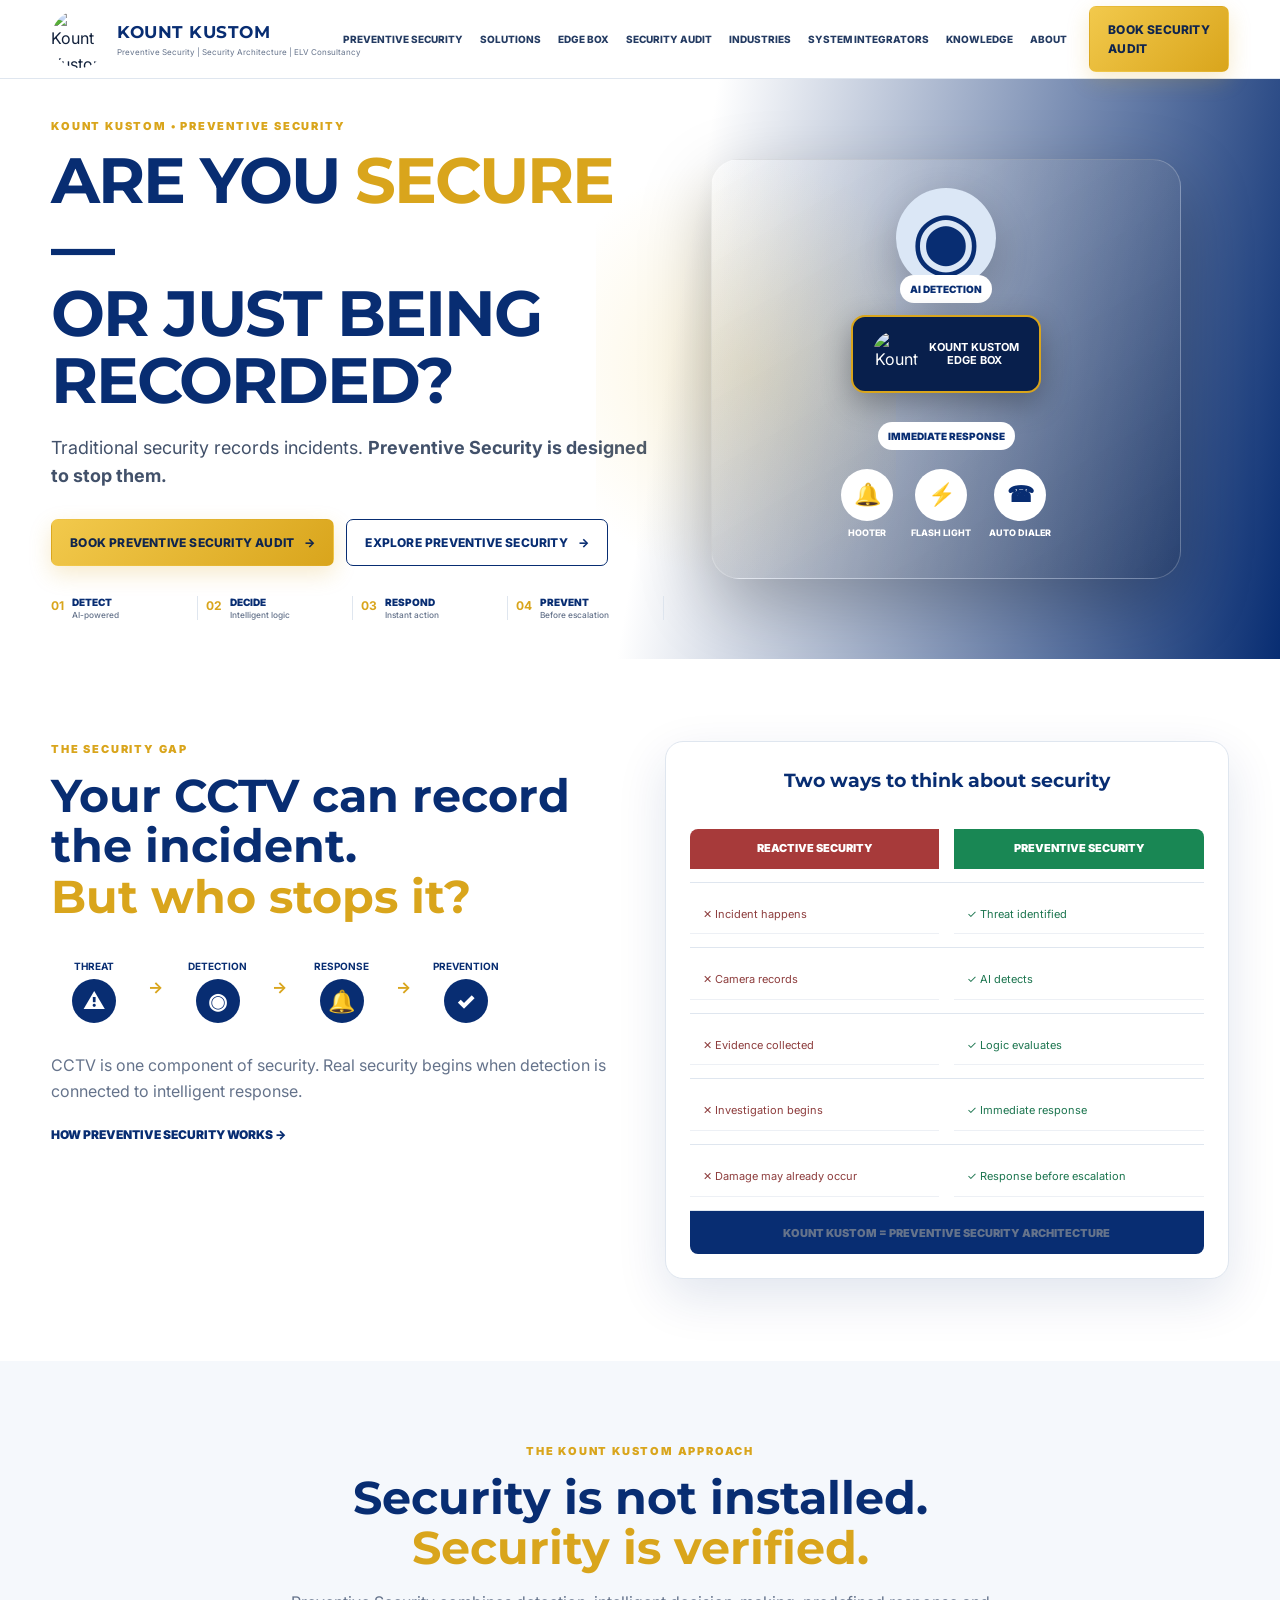
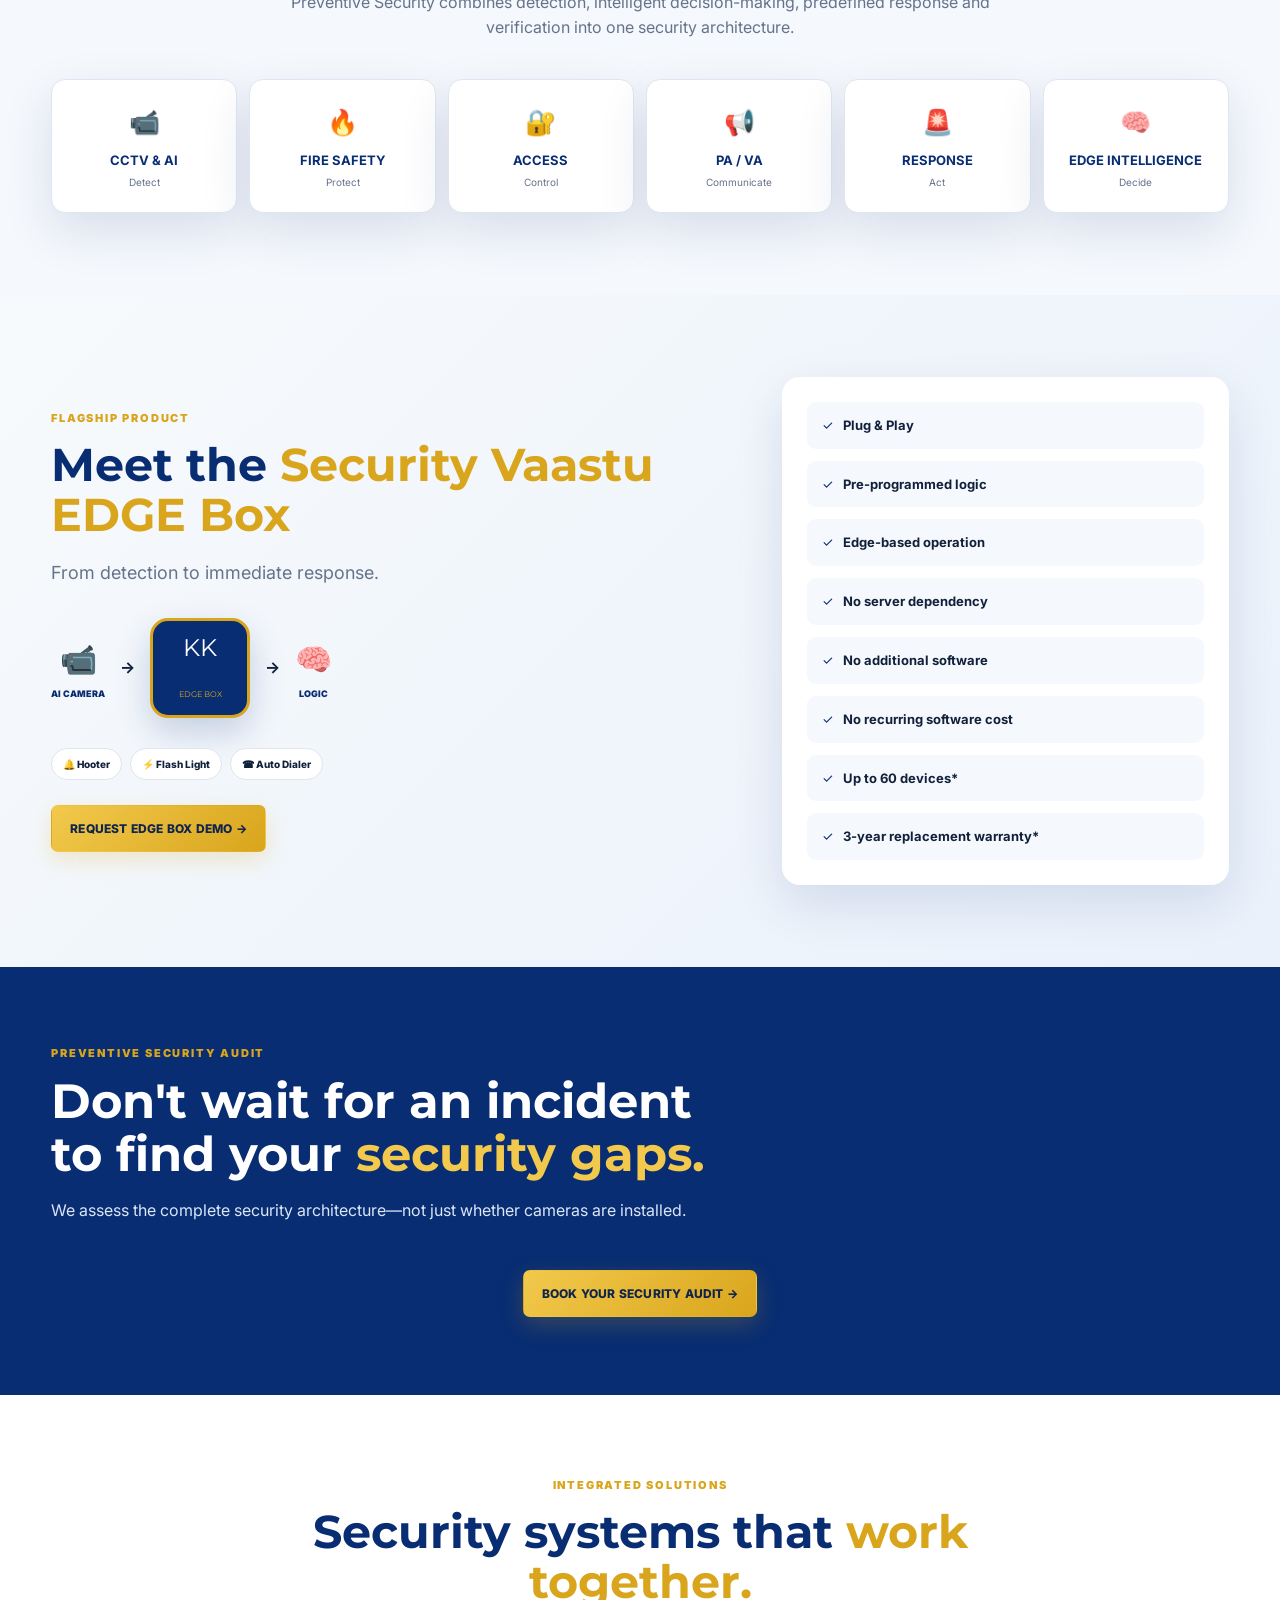
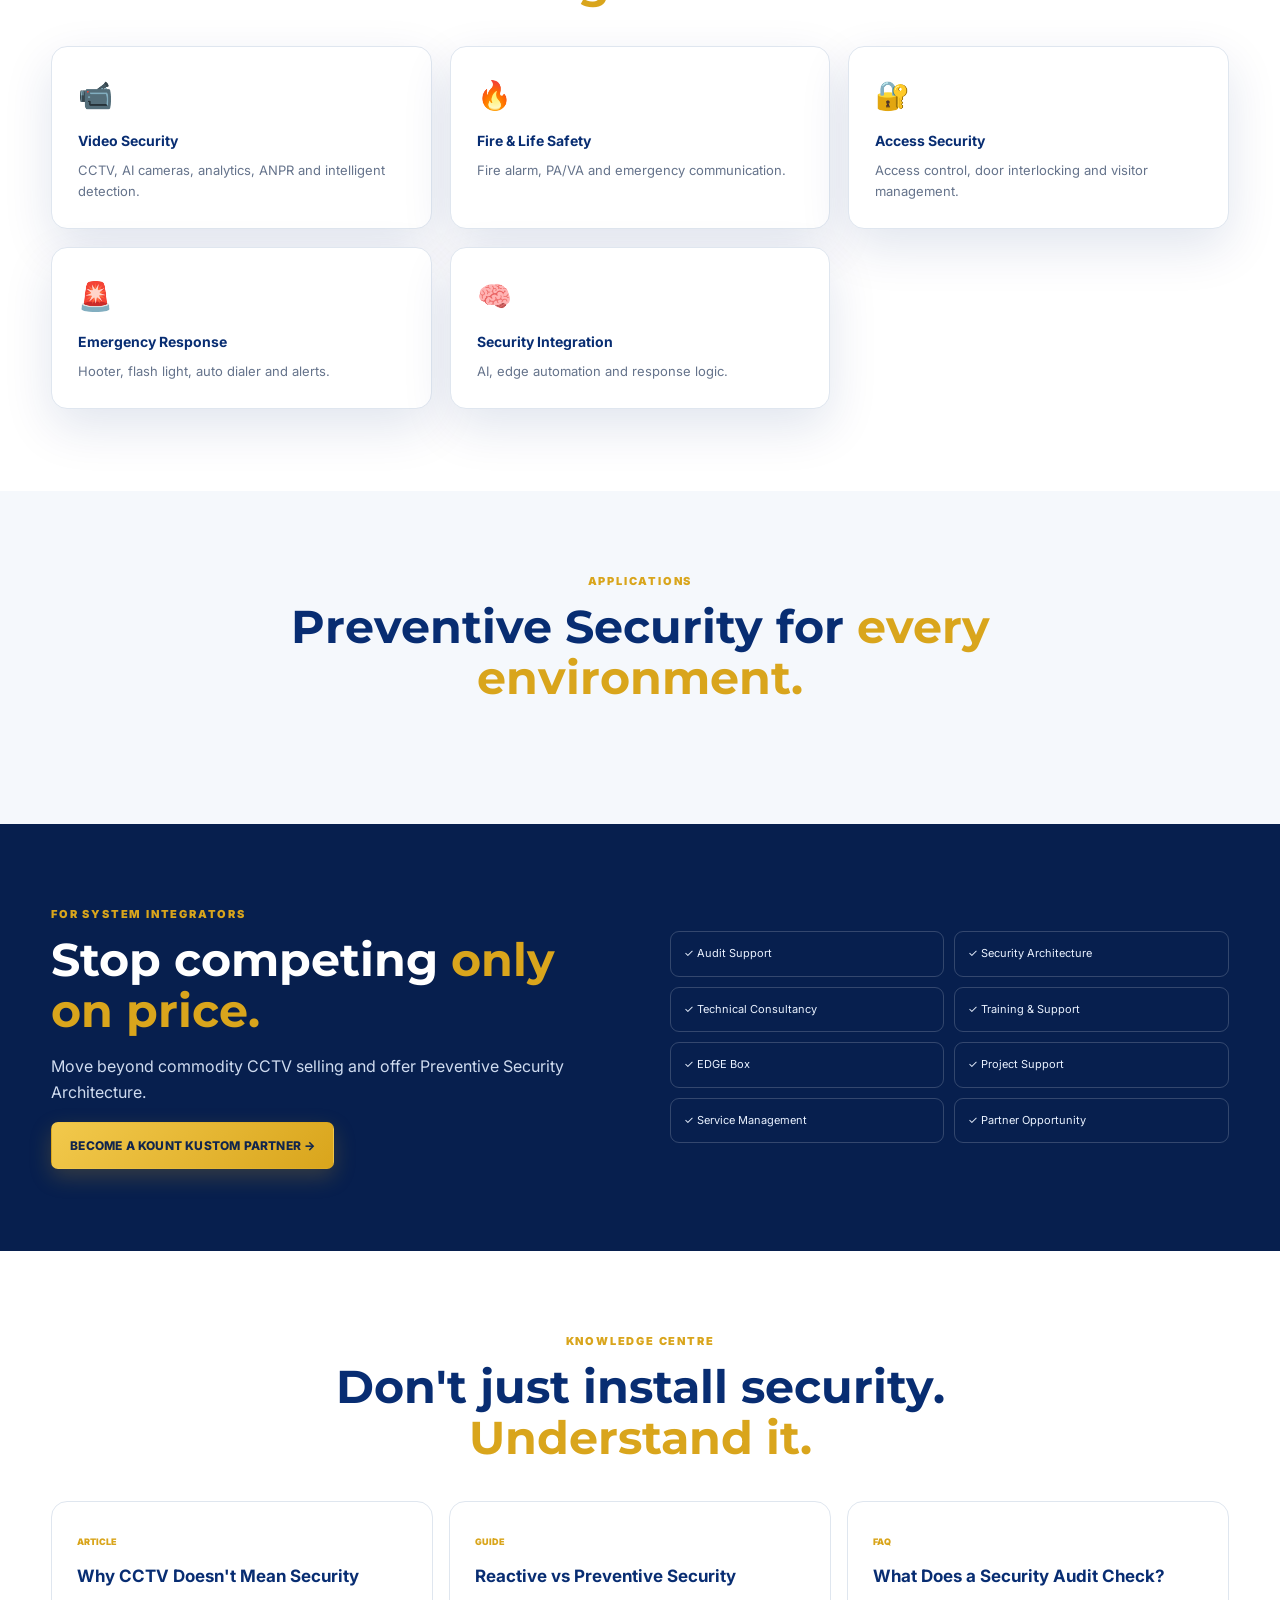
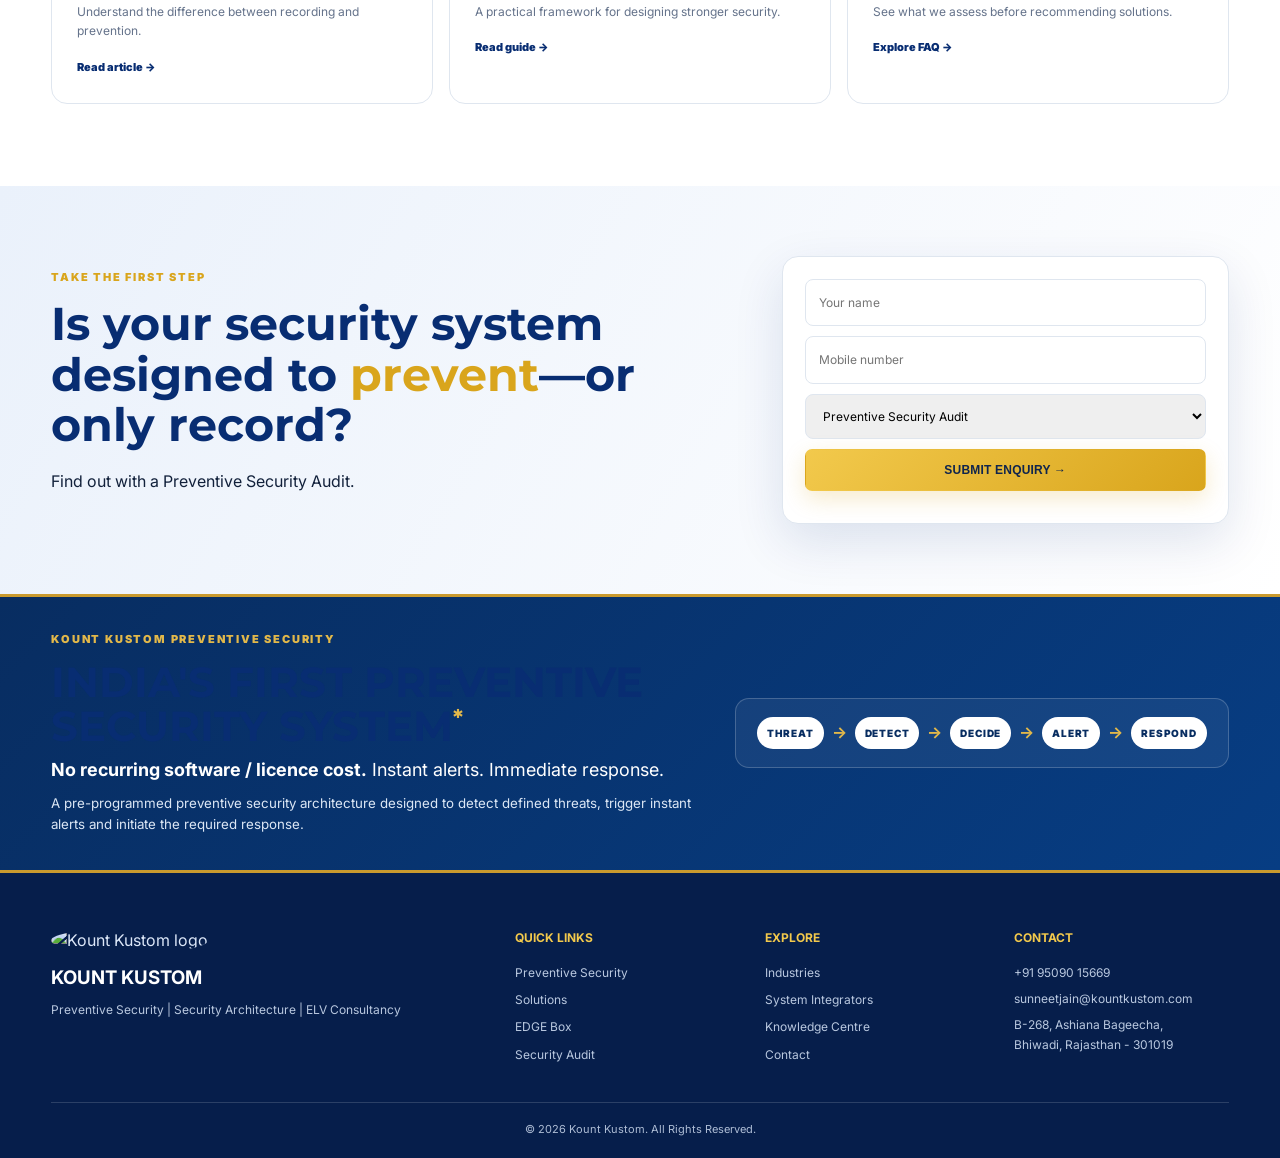
==== index.html @ d25f08b0 "Add files via upload" ====
<!DOCTYPE html>
<html lang="en">
<head>
  <meta charset="UTF-8" />
  <meta name="viewport" content="width=device-width, initial-scale=1.0" />
  <meta name="description" content="Kount Kustom — Preventive Security, Security Architecture and ELV Consultancy. Recording is not Security. Prevention is Security." />
  <meta name="theme-color" content="#082d72" />
  <title>Kount Kustom | Preventive Security</title>
  <link rel="preconnect" href="https://fonts.googleapis.com">
  <link rel="preconnect" href="https://fonts.gstatic.com" crossorigin>
  <link href="https://fonts.googleapis.com/css2?family=Inter:wght@400;500;600;700;800&family=Montserrat:wght@600;700;800&display=swap" rel="stylesheet">
  <link rel="stylesheet" href="styles.css" />
<link rel="icon" type="image/jpeg" href="assets/favicon.jpg">
</head>
<body>
  <header class="site-header" id="top">
    <div class="container nav-wrap">
      <a class="brand" href="#top" aria-label="Kount Kustom home">
        <img src="assets/kount-kustom-logo.jpg" alt="Kount Kustom logo" />
        <span>
          <strong>KOUNT KUSTOM</strong>
          <small>Preventive Security | Security Architecture | ELV Consultancy</small>
        </span>
      </a>
      <button class="menu-toggle" aria-label="Open menu" aria-expanded="false">☰</button>
      <nav class="main-nav">
        <a href="preventive-security.html">Preventive Security</a>
        <a href="solutions.html">Solutions</a>
        <a href="#edge-box">EDGE Box</a>
        <a href="#audit">Security Audit</a>
        <a href="#industries">Industries</a>
        <a href="#integrators">System Integrators</a>
        <a href="#knowledge">Knowledge</a>
        <a href="#about">About</a>
      </nav>
      <a class="btn btn-gold nav-cta" href="#audit">Book Security Audit</a>
    </div>
  </header>

  <main>
    <section class="hero">
      <div class="hero-glow"></div>
      <div class="container hero-grid">
        <div class="hero-copy">
          <div class="eyebrow">KOUNT KUSTOM • PREVENTIVE SECURITY</div>
          <h1>ARE YOU <span>SECURE</span> —<br>OR JUST BEING RECORDED?</h1>
          <p class="hero-lead">Traditional security records incidents. <strong>Preventive Security is designed to stop them.</strong></p>
          <div class="hero-actions">
            <a class="btn btn-gold" href="#audit">Book Preventive Security Audit <span>→</span></a>
            <a class="btn btn-outline" href="preventive-security.html">Explore Preventive Security <span>→</span></a>
          </div>
          <div class="hero-points" aria-label="Preventive security stages">
            <div><b>01</b><span>DETECT<br><small>AI-powered</small></span></div>
            <div><b>02</b><span>DECIDE<br><small>Intelligent logic</small></span></div>
            <div><b>03</b><span>RESPOND<br><small>Instant action</small></span></div>
            <div><b>04</b><span>PREVENT<br><small>Before escalation</small></span></div>
          </div>
        </div>
        <div class="hero-visual">
          <div class="visual-card">
            <div class="camera-orb">◉</div>
            <span class="tag tag-top">AI DETECTION</span>
            <div class="edge-mini">
              <img src="assets/kount-kustom-logo.jpg" alt="Kount Kustom" />
              <strong>KOUNT KUSTOM<br>EDGE BOX</strong>
            </div>
            <span class="tag tag-mid">IMMEDIATE RESPONSE</span>
            <div class="response-row">
              <div><i>🔔</i><span>HOOTER</span></div>
              <div><i>⚡</i><span>FLASH LIGHT</span></div>
              <div><i>☎</i><span>AUTO DIALER</span></div>
            </div>
          </div>
        </div>
      </div>
    </section>

    <section class="problem section">
      <div class="container two-col">
        <div>
          <div class="eyebrow">THE SECURITY GAP</div>
          <h2>Your CCTV can record the incident.<br><span>But who stops it?</span></h2>
          <div class="flow">
            <div><strong>THREAT</strong><span>⚠</span></div><b>→</b><div><strong>DETECTION</strong><span>◉</span></div><b>→</b><div><strong>RESPONSE</strong><span>🔔</span></div><b>→</b><div><strong>PREVENTION</strong><span>✓</span></div>
          </div>
          <p>CCTV is one component of security. Real security begins when detection is connected to intelligent response.</p>
          <a class="text-link" href="preventive-security.html">How Preventive Security Works →</a>
        </div>
        <div class="compare-card">
          <h3>Two ways to think about security</h3>
          <div class="compare-head"><span>REACTIVE SECURITY</span><span>PREVENTIVE SECURITY</span></div>
          <div class="compare-row"><span>✕ Incident happens</span><span>✓ Threat identified</span></div>
          <div class="compare-row"><span>✕ Camera records</span><span>✓ AI detects</span></div>
          <div class="compare-row"><span>✕ Evidence collected</span><span>✓ Logic evaluates</span></div>
          <div class="compare-row"><span>✕ Investigation begins</span><span>✓ Immediate response</span></div>
          <div class="compare-row"><span>✕ Damage may already occur</span><span>✓ Response before escalation</span></div>
          <div class="compare-foot">KOUNT KUSTOM = PREVENTIVE SECURITY ARCHITECTURE</div>
        </div>
      </div>
    </section>

    <section class="section section-soft" id="preventive">
      <div class="container">
        <div class="section-heading centered">
          <div class="eyebrow">THE KOUNT KUSTOM APPROACH</div>
          <h2>Security is not installed.<br><span>Security is verified.</span></h2>
          <p>Preventive Security combines detection, intelligent decision-making, predefined response and verification into one security architecture.</p>
        </div>
        <div class="architecture">
          <div class="arch-item">📹<strong>CCTV & AI</strong><small>Detect</small></div>
          <div class="arch-item">🔥<strong>FIRE SAFETY</strong><small>Protect</small></div>
          <div class="arch-item">🔐<strong>ACCESS</strong><small>Control</small></div>
          <div class="arch-item">📢<strong>PA / VA</strong><small>Communicate</small></div>
          <div class="arch-item">🚨<strong>RESPONSE</strong><small>Act</small></div>
          <div class="arch-item">🧠<strong>EDGE INTELLIGENCE</strong><small>Decide</small></div>
        </div>
      </div>
    </section>

    <section class="section edge-section" id="edge-box">
      <div class="container edge-grid">
        <div>
          <div class="eyebrow">FLAGSHIP PRODUCT</div>
          <h2>Meet the <span>Security Vaastu EDGE Box</span></h2>
          <p class="lead">From detection to immediate response.</p>
          <div class="edge-flow">
            <div>📹<span>AI CAMERA</span></div><b>→</b><div class="edge-core">KK<br><small>EDGE BOX</small></div><b>→</b><div>🧠<span>LOGIC</span></div>
          </div>
          <div class="response-chips"><span>🔔 Hooter</span><span>⚡ Flash Light</span><span>☎ Auto Dialer</span></div>
          <a class="btn btn-gold" href="#contact">Request EDGE Box Demo →</a>
        </div>
        <div class="feature-list">
          <div>✓ <strong>Plug & Play</strong></div>
          <div>✓ <strong>Pre-programmed logic</strong></div>
          <div>✓ <strong>Edge-based operation</strong></div>
          <div>✓ <strong>No server dependency</strong></div>
          <div>✓ <strong>No additional software</strong></div>
          <div>✓ <strong>No recurring software cost</strong></div>
          <div>✓ <strong>Up to 60 devices*</strong></div>
          <div>✓ <strong>3-year replacement warranty*</strong></div>
        </div>
      </div>
    </section>

    <section class="audit" id="audit">
      <div class="container audit-grid">
        <div>
          <div class="eyebrow">PREVENTIVE SECURITY AUDIT</div>
          <h2>Don't wait for an incident to find your <span>security gaps.</span></h2>
          <p>We assess the complete security architecture—not just whether cameras are installed.</p>
        </div>
        <div class="audit-points" id="auditPoints"></div>
      </div>
      <div class="container audit-cta"><a class="btn btn-gold" href="#contact">Book Your Security Audit →</a></div>
    </section>

    <section class="section" id="solutions">
      <div class="container">
        <div class="section-heading centered"><div class="eyebrow">INTEGRATED SOLUTIONS</div><h2>Security systems that <span>work together.</span></h2></div>
        <div class="cards" id="solutionCards"></div>
      </div>
    </section>

    <section class="section section-soft" id="industries">
      <div class="container">
        <div class="section-heading centered"><div class="eyebrow">APPLICATIONS</div><h2>Preventive Security for <span>every environment.</span></h2></div>
        <div class="industry-grid" id="industryCards"></div>
      </div>
    </section>

    <section class="integrator section" id="integrators">
      <div class="container integrator-grid">
        <div>
          <div class="eyebrow">FOR SYSTEM INTEGRATORS</div>
          <h2>Stop competing <span>only on price.</span></h2>
          <p>Move beyond commodity CCTV selling and offer Preventive Security Architecture.</p>
          <a class="btn btn-gold" href="#contact">Become a Kount Kustom Partner →</a>
        </div>
        <div class="integrator-list"><span>✓ Audit Support</span><span>✓ Security Architecture</span><span>✓ Technical Consultancy</span><span>✓ Training & Support</span><span>✓ EDGE Box</span><span>✓ Project Support</span><span>✓ Service Management</span><span>✓ Partner Opportunity</span></div>
      </div>
    </section>

    <section class="section" id="knowledge">
      <div class="container">
        <div class="section-heading centered"><div class="eyebrow">KNOWLEDGE CENTRE</div><h2>Don't just install security.<br><span>Understand it.</span></h2></div>
        <div class="knowledge-grid">
          <article><span>ARTICLE</span><h3>Why CCTV Doesn't Mean Security</h3><p>Understand the difference between recording and prevention.</p><a href="#">Read article →</a></article>
          <article><span>GUIDE</span><h3>Reactive vs Preventive Security</h3><p>A practical framework for designing stronger security.</p><a href="#">Read guide →</a></article>
          <article><span>FAQ</span><h3>What Does a Security Audit Check?</h3><p>See what we assess before recommending solutions.</p><a href="#">Explore FAQ →</a></article>
        </div>
      </div>
    </section>

    <section class="final-cta" id="contact">
      <div class="container final-inner">
        <div><div class="eyebrow">TAKE THE FIRST STEP</div><h2>Is your security system designed to <span>prevent</span>—or only record?</h2><p>Find out with a Preventive Security Audit.</p></div>
        <form class="lead-form" id="leadForm">
          <input required name="name" placeholder="Your name" />
          <input required name="mobile" placeholder="Mobile number" inputmode="tel" />
          <select name="interest"><option>Preventive Security Audit</option><option>EDGE Box Demo</option><option>SI Partnership</option><option>Security Consultation</option></select>
          <button class="btn btn-gold" type="submit">Submit Enquiry →</button>
          <small id="formMessage" aria-live="polite"></small>
        </form>
      </div>
    </section>
  </main>

  <section class="india-first-banner"><div class="container india-first-inner"><div><div class="eyebrow">KOUNT KUSTOM PREVENTIVE SECURITY</div><h2>INDIA'S FIRST PREVENTIVE SECURITY SYSTEM<span class="claim-star">*</span></h2><p><strong>No recurring software / licence cost.</strong> Instant alerts. Immediate response.</p><small>A pre-programmed preventive security architecture designed to detect defined threats, trigger instant alerts and initiate the required response.</small></div><div class="india-first-flow"><span>THREAT</span><b>→</b><span>DETECT</span><b>→</b><span>DECIDE</span><b>→</b><span>ALERT</span><b>→</b><span>RESPOND</span></div></div></section>
<footer class="footer" id="about">
    <div class="container footer-grid">
      <div class="footer-brand"><img src="assets/kount-kustom-logo.jpg" alt="Kount Kustom logo"><h3>KOUNT KUSTOM</h3><p>Preventive Security | Security Architecture | ELV Consultancy</p></div>
      <div><h4>Quick Links</h4><a href="preventive-security.html">Preventive Security</a><a href="solutions.html">Solutions</a><a href="#edge-box">EDGE Box</a><a href="#audit">Security Audit</a></div>
      <div><h4>Explore</h4><a href="#industries">Industries</a><a href="#integrators">System Integrators</a><a href="#knowledge">Knowledge Centre</a><a href="#contact">Contact</a></div>
      <div><h4>Contact</h4><p>+91 95090 15669</p><p>sunneetjain@kountkustom.com</p><p>B-268, Ashiana Bageecha,<br>Bhiwadi, Rajasthan - 301019</p></div>
    </div>
    <div class="container copyright">© 2026 Kount Kustom. All Rights Reserved.</div>
  </footer>

  <script src="script.js"></script>
</body>
</html>
---- styles.css ----
:root{--blue:#082d72;--blue2:#0d4aa0;--gold:#d9a51c;--gold2:#f2c94c;--ink:#12213b;--muted:#65738b;--soft:#f5f8fc;--line:#dfe6ef;--white:#fff;--shadow:0 18px 50px rgba(8,45,114,.12)}
*{box-sizing:border-box}html{scroll-behavior:smooth}body{margin:0;font-family:Inter,Arial,sans-serif;color:var(--ink);background:#fff;line-height:1.6}a{text-decoration:none;color:inherit}.container{width:min(1180px,92%);margin:auto}.site-header{position:sticky;top:0;z-index:20;background:rgba(255,255,255,.96);backdrop-filter:blur(12px);border-bottom:1px solid var(--line)}.nav-wrap{min-height:78px;display:flex;align-items:center;gap:22px}.brand{display:flex;align-items:center;gap:10px;min-width:270px}.brand img{width:58px;height:58px;object-fit:cover;border-radius:50%}.brand strong{display:block;font-family:Montserrat,sans-serif;color:var(--blue);font-size:17px;letter-spacing:.5px}.brand small{display:block;font-size:8px;color:var(--muted);white-space:nowrap}.main-nav{display:flex;align-items:center;justify-content:center;gap:17px;flex:1}.main-nav a{font-size:10px;font-weight:800;color:#243b62;text-transform:uppercase;white-space:nowrap}.main-nav a:hover{color:var(--gold)}.menu-toggle{display:none;background:none;border:0;font-size:28px;color:var(--blue)}.btn{display:inline-flex;align-items:center;justify-content:center;gap:10px;border-radius:7px;padding:13px 18px;font-weight:800;font-size:12px;text-transform:uppercase;letter-spacing:.2px;transition:.2s;cursor:pointer;border:1px solid transparent}.btn-gold{background:linear-gradient(135deg,var(--gold2),var(--gold));color:#10254d;box-shadow:0 8px 22px rgba(217,165,28,.22)}.btn-gold:hover{transform:translateY(-2px)}.btn-outline{border-color:var(--blue);color:var(--blue);background:#fff}.btn-outline:hover{background:var(--blue);color:#fff}.hero{position:relative;overflow:hidden;background:linear-gradient(100deg,#fff 0%,#fff 52%,#082d72 100%);min-height:580px}.hero-glow{position:absolute;right:30%;top:0;width:300px;height:100%;background:radial-gradient(circle,rgba(242,201,76,.2),transparent 65%)}.hero-grid{display:grid;grid-template-columns:1.04fr .96fr;min-height:580px;align-items:center}.eyebrow{font-size:11px;font-weight:900;letter-spacing:1.8px;color:var(--gold);margin-bottom:12px;text-transform:uppercase}.hero h1{font-family:Montserrat,sans-serif;color:var(--blue);font-size:clamp(38px,5vw,66px);line-height:1.04;margin:0 0 20px;letter-spacing:-2px}.hero h1 span,h2 span{color:var(--gold)}.hero-lead{font-size:18px;max-width:600px;color:#42516a}.hero-actions{display:flex;gap:12px;flex-wrap:wrap;margin:28px 0}.hero-points{display:grid;grid-template-columns:repeat(4,1fr);gap:8px;max-width:640px;margin-top:30px}.hero-points div{border-right:1px solid var(--line);display:flex;gap:8px;align-items:flex-start}.hero-points b{color:var(--gold);font-size:12px}.hero-points span{font-size:10px;font-weight:900;color:var(--blue);line-height:1.2}.hero-points small{font-weight:500;color:var(--muted)}.hero-visual{min-height:500px;display:flex;align-items:center;justify-content:center}.visual-card{width:min(470px,95%);height:420px;border-radius:28px;background:linear-gradient(150deg,rgba(255,255,255,.14),rgba(0,0,0,.18));border:1px solid rgba(255,255,255,.22);position:relative;box-shadow:0 25px 70px rgba(0,0,0,.25);display:flex;align-items:center;flex-direction:column;padding-top:28px}.camera-orb{width:100px;height:100px;border-radius:50%;background:#dbe7f6;color:var(--blue);font-size:80px;display:flex;align-items:center;justify-content:center;box-shadow:0 15px 40px rgba(0,0,0,.2)}.tag{position:absolute;background:#fff;color:var(--blue);font-size:10px;font-weight:900;padding:6px 10px;border-radius:20px}.tag-top{top:115px}.tag-mid{top:262px}.edge-mini{position:absolute;top:155px;background:#081f4c;color:#fff;border:2px solid var(--gold);border-radius:14px;padding:14px 20px;text-align:center;display:flex;align-items:center;gap:10px;box-shadow:0 10px 30px rgba(0,0,0,.3)}.edge-mini img{width:46px;height:46px;border-radius:50%;object-fit:cover}.edge-mini strong{font-size:11px;line-height:1.2}.response-row{position:absolute;bottom:38px;display:flex;gap:18px}.response-row div{display:flex;flex-direction:column;align-items:center;color:#fff;font-size:9px;font-weight:800}.response-row i{font-style:normal;width:52px;height:52px;border-radius:50%;display:grid;place-items:center;background:#fff;color:var(--blue);font-size:22px;margin-bottom:5px}.section{padding:90px 0}.section-soft{background:var(--soft)}.two-col{display:grid;grid-template-columns:1fr 1fr;gap:60px;align-items:center}.section h2,h2{font-family:Montserrat,sans-serif;font-size:clamp(30px,4vw,46px);line-height:1.1;margin:0 0 18px;color:var(--blue)}.problem h2 span{color:var(--gold)}.problem p{color:var(--muted);max-width:650px}.flow{display:flex;align-items:center;gap:8px;margin:30px 0;flex-wrap:wrap}.flow div{display:flex;flex-direction:column;align-items:center;gap:5px}.flow span{width:48px;height:48px;border-radius:50%;display:grid;place-items:center;background:#edf3fb;color:var(--blue);font-size:22px}.flow strong{font-size:8px;color:var(--blue)}.flow>b{color:var(--gold)}.text-link{color:var(--blue);font-size:12px;font-weight:900;text-transform:uppercase}.compare-card{background:#fff;border:1px solid var(--line);border-radius:18px;padding:24px;box-shadow:var(--shadow)}.compare-card h3{text-align:center;margin:0 0 20px;color:var(--blue);font-family:Montserrat}.compare-head,.compare-row{display:grid;grid-template-columns:1fr 1fr}.compare-head span{padding:11px;color:#fff;text-align:center;font-size:11px;font-weight:900}.compare-head span:first-child{background:#a73a3a;border-radius:8px 0 0 0}.compare-head span:last-child{background:#198754;border-radius:0 8px 0 0}.compare-row span{padding:10px 13px;border-bottom:1px solid #edf0f5;font-size:11px}.compare-row span:first-child{color:#8d3d3d}.compare-row span:last-child{color:#1c754f}.compare-foot{background:var(--blue);color:#fff;text-align:center;padding:12px;border-radius:0 0 8px 8px;font-size:10px;font-weight:900}.section-heading{max-width:750px;margin-bottom:42px}.section-heading.centered{text-align:center;margin-left:auto;margin-right:auto}.section-heading p{color:var(--muted)}.architecture{display:grid;grid-template-columns:repeat(6,1fr);gap:14px}.arch-item{background:#fff;border:1px solid var(--line);border-radius:14px;padding:22px 12px;text-align:center;box-shadow:0 8px 24px rgba(8,45,114,.06);font-size:28px;color:var(--blue)}.arch-item strong,.arch-item small{display:block}.arch-item strong{font-size:10px;margin-top:8px}.arch-item small{font-size:9px;color:var(--muted);margin-top:3px}.edge-section{background:linear-gradient(135deg,#f7fafc,#eaf1fb)}.edge-grid{display:grid;grid-template-columns:1.2fr .8fr;gap:60px;align-items:center}.lead{font-size:18px;color:var(--muted)}.edge-flow{display:flex;align-items:center;gap:15px;margin:30px 0}.edge-flow div{display:flex;flex-direction:column;align-items:center;font-size:30px}.edge-flow span{font-size:9px;font-weight:900;color:var(--blue);margin-top:4px}.edge-flow .edge-core{width:100px;height:100px;border-radius:18px;background:var(--blue);border:3px solid var(--gold);color:#fff;display:grid;place-items:center;font-family:Montserrat;font-size:24px;line-height:.9;box-shadow:0 14px 35px rgba(8,45,114,.2)}.edge-flow .edge-core small{color:var(--gold);font-size:8px}.response-chips{display:flex;gap:8px;flex-wrap:wrap;margin-bottom:25px}.response-chips span{background:#fff;border:1px solid var(--line);border-radius:99px;padding:7px 11px;font-size:10px;font-weight:800}.feature-list{background:#fff;border-radius:18px;padding:25px;box-shadow:var(--shadow);display:grid;gap:14px}.feature-list div{font-size:13px;color:#1d7a55}.feature-list strong{color:var(--ink);margin-left:5px}.audit{background:linear-gradient(120deg,#061f50,#0a438f);color:#fff;padding:70px 0}.audit-grid{display:grid;grid-template-columns:1fr 1fr;gap:50px;align-items:center}.audit h2{color:#fff}.audit h2 span{color:var(--gold2)}.audit p{color:#d5e0f3}.audit-points{display:grid;grid-template-columns:repeat(2,1fr);gap:10px}.audit-point{border:1px solid rgba(255,255,255,.2);background:rgba(255,255,255,.06);border-radius:10px;padding:13px;color:#fff;font-size:11px}.audit-cta{margin-top:30px;text-align:center}.cards{display:grid;grid-template-columns:repeat(5,1fr);gap:14px}.solution-card{padding:22px;border:1px solid var(--line);border-radius:15px;background:#fff;box-shadow:0 8px 24px rgba(8,45,114,.05)}.solution-card .icon{font-size:28px}.solution-card h3{font-size:14px;color:var(--blue);margin:10px 0 5px}.solution-card p{font-size:10px;color:var(--muted);margin:0}.industry-grid{display:grid;grid-template-columns:repeat(5,1fr);gap:12px}.industry-card{min-height:120px;border-radius:14px;overflow:hidden;position:relative;background:linear-gradient(135deg,#173f7c,#0b2450);display:flex;align-items:flex-end;padding:14px;color:#fff}.industry-card:before{content:"";position:absolute;inset:0;background:radial-gradient(circle at 70% 20%,rgba(242,201,76,.3),transparent 45%)}.industry-card strong{position:relative;font-size:12px;z-index:1}.integrator{background:#071f4e;color:#fff}.integrator-grid{display:grid;grid-template-columns:1fr 1fr;gap:60px;align-items:center}.integrator h2{color:#fff}.integrator p{color:#cfdbef}.integrator-list{display:grid;grid-template-columns:1fr 1fr;gap:10px}.integrator-list span{border:1px solid rgba(255,255,255,.18);padding:13px;border-radius:9px;font-size:11px;color:#eaf2ff}.knowledge-grid{display:grid;grid-template-columns:repeat(3,1fr);gap:16px}.knowledge-grid article{border:1px solid var(--line);border-radius:16px;padding:25px;background:#fff}.knowledge-grid article span{font-size:9px;font-weight:900;color:var(--gold)}.knowledge-grid h3{color:var(--blue);font-size:17px;margin:10px 0}.knowledge-grid p{font-size:12px;color:var(--muted)}.knowledge-grid a{font-size:11px;font-weight:900;color:var(--blue)}.final-cta{background:linear-gradient(120deg,#eaf1fb,#fff);padding:70px 0}.final-inner{display:grid;grid-template-columns:1.2fr .8fr;gap:60px;align-items:center}.lead-form{background:#fff;border:1px solid var(--line);padding:22px;border-radius:16px;box-shadow:var(--shadow);display:grid;gap:10px}.lead-form input,.lead-form select{width:100%;padding:13px;border:1px solid var(--line);border-radius:8px;font:inherit;font-size:12px}.lead-form small{color:#198754;font-weight:700}.footer{background:#061b42;color:#dbe7f6;padding:55px 0 20px}.footer-grid{display:grid;grid-template-columns:1.5fr 1fr 1fr 1.2fr;gap:35px}.footer-brand img{width:72px;height:72px;object-fit:cover;border-radius:50%}.footer h3{color:#fff;margin:10px 0 3px}.footer h4{color:var(--gold2);font-size:12px;text-transform:uppercase}.footer p,.footer a{font-size:11px;color:#b9c8df;display:block;margin:7px 0}.footer a:hover{color:#fff}.copyright{border-top:1px solid rgba(255,255,255,.12);margin-top:35px;padding-top:18px;text-align:center;font-size:10px;color:#8fa4c4}
@media(max-width:1050px){.main-nav{display:none}.nav-cta{margin-left:auto}.menu-toggle{display:block;order:2}.main-nav.open{display:flex;position:absolute;top:78px;left:0;right:0;background:#fff;padding:20px;flex-direction:column;align-items:flex-start;border-bottom:1px solid var(--line);box-shadow:0 20px 30px rgba(0,0,0,.1)}.hero-grid,.two-col,.edge-grid,.audit-grid,.integrator-grid,.final-inner{grid-template-columns:1fr}.hero{background:linear-gradient(160deg,#fff 0%,#fff 60%,#0b397c 100%)}.hero-visual{min-height:420px}.architecture{grid-template-columns:repeat(3,1fr)}.cards{grid-template-columns:repeat(2,1fr)}.industry-grid{grid-template-columns:repeat(3,1fr)}.footer-grid{grid-template-columns:1fr 1fr}}
@media(max-width:620px){.nav-wrap{min-height:68px}.brand{min-width:0}.brand img{width:46px;height:46px}.brand strong{font-size:13px}.brand small{display:none}.nav-cta{display:none}.hero{min-height:auto}.hero-grid{min-height:auto}.hero-copy{padding:65px 0 25px}.hero h1{font-size:39px;letter-spacing:-1.4px}.hero-lead{font-size:15px}.hero-actions .btn{width:100%}.hero-points{grid-template-columns:repeat(2,1fr);gap:12px}.hero-points div{border-right:0}.hero-visual{min-height:380px}.visual-card{height:350px}.response-row{gap:8px}.section{padding:65px 0}.two-col{gap:35px}.flow{gap:5px;justify-content:center}.flow>b{font-size:12px}.compare-card{padding:15px}.compare-row span{font-size:9px;padding:8px}.architecture,.industry-grid,.cards,.knowledge-grid{grid-template-columns:1fr 1fr}.architecture{gap:8px}.arch-item{padding:15px 7px;font-size:22px}.edge-flow{gap:6px}.edge-flow .edge-core{width:80px;height:80px}.audit-points{grid-template-columns:1fr}.integrator-list{grid-template-columns:1fr}.footer-grid{grid-template-columns:1fr}.final-inner{gap:30px}}

/* V2 inner pages */
.page-hero{position:relative;overflow:hidden;background:linear-gradient(115deg,#fff 0%,#fff 50%,#092f75 100%);padding:80px 0 75px}.page-hero-grid{display:grid;grid-template-columns:1fr 1fr;gap:55px;align-items:center;min-height:490px}.page-hero h1{font-family:Montserrat,sans-serif;color:var(--blue);font-size:clamp(40px,5vw,62px);line-height:1.05;letter-spacing:-2px;margin:0 0 20px}.page-hero h1 span{color:var(--gold)}.page-hero-visual{min-height:430px;display:grid;place-items:center}.security-stack{width:min(390px,90%);padding:18px;background:rgba(255,255,255,.08);border:1px solid rgba(255,255,255,.25);border-radius:24px;box-shadow:0 25px 70px rgba(0,0,0,.22)}.stack-step{background:#fff;border-radius:14px;padding:17px;display:grid;grid-template-columns:45px 1fr;column-gap:10px;align-items:center;box-shadow:0 8px 25px rgba(0,0,0,.12)}.stack-step b{grid-row:span 2;color:var(--gold);font-size:20px}.stack-step strong{font-family:Montserrat;color:var(--blue);font-size:14px}.stack-step small{color:var(--muted);font-size:10px}.stack-step.active{border:2px solid var(--gold)}.stack-step.gold{background:var(--blue);color:#fff}.stack-step.gold strong,.stack-step.gold small{color:#fff}.stack-line{text-align:center;color:var(--gold2);font-size:22px;line-height:1.2}.architecture-large .arch-item{min-height:145px;display:flex;flex-direction:column;justify-content:center}.preventive-layers{display:grid;grid-template-columns:repeat(5,1fr);gap:14px}.preventive-layers article{background:#fff;border:1px solid var(--line);border-radius:16px;padding:22px;box-shadow:0 8px 24px rgba(8,45,114,.05)}.preventive-layers article>span{display:grid;place-items:center;width:40px;height:40px;border-radius:50%;background:var(--blue);color:var(--gold2);font-weight:900;font-size:11px}.preventive-layers h3{font-size:13px;color:var(--blue);margin:15px 0 8px}.preventive-layers p{font-size:10px;color:var(--muted);margin:0}.solution-map{width:min(470px,95%);height:430px;position:relative;border-radius:30px;background:radial-gradient(circle,rgba(242,201,76,.16),transparent 34%),linear-gradient(145deg,#0a3a84,#061c40);border:1px solid rgba(255,255,255,.2);box-shadow:0 25px 70px rgba(0,0,0,.25)}.map-center{position:absolute;left:50%;top:50%;transform:translate(-50%,-50%);width:150px;height:150px;border-radius:50%;display:grid;place-items:center;text-align:center;background:#fff;border:5px solid var(--gold);box-shadow:0 0 0 12px rgba(242,201,76,.1),0 15px 40px rgba(0,0,0,.25)}.map-center strong{font-family:Montserrat;color:var(--blue);font-size:15px;line-height:1.05}.map-center small{font-size:7px;color:var(--gold);font-weight:900}.map-node{position:absolute;width:100px;height:75px;border-radius:14px;background:rgba(255,255,255,.96);color:var(--blue);display:grid;place-items:center;text-align:center;font-size:12px;font-weight:900;box-shadow:0 10px 25px rgba(0,0,0,.2);border:1px solid rgba(255,255,255,.6)}.map-node small{font-size:7px;color:var(--muted)}.map-node:after{content:"";position:absolute;width:90px;height:1px;background:rgba(242,201,76,.7);z-index:-1}.n1{left:22px;top:55px}.n1:after{transform:rotate(28deg);right:-78px;top:60px}.n2{right:22px;top:55px}.n2:after{transform:rotate(-28deg);left:-78px;top:60px}.n3{left:22px;bottom:55px}.n3:after{transform:rotate(-28deg);right:-78px;top:15px}.n4{right:22px;bottom:55px}.n4:after{transform:rotate(28deg);left:-78px;top:15px}.n5{left:50%;top:20px;transform:translateX(-50%)}.n5:after{transform:rotate(90deg);left:5px;top:75px}.solution-grid-large{display:grid;grid-template-columns:repeat(2,1fr);gap:18px}.solution-feature{display:grid;grid-template-columns:65px 1fr;gap:18px;padding:28px;border:1px solid var(--line);border-radius:18px;background:#fff;box-shadow:0 10px 28px rgba(8,45,114,.06)}.solution-icon{width:58px;height:58px;border-radius:15px;background:#edf3fb;color:var(--blue);display:grid;place-items:center;font-size:27px;font-weight:900}.solution-feature h3{font-family:Montserrat;color:var(--blue);font-size:22px;margin:3px 0 8px}.solution-feature p{font-size:12px;color:var(--muted);margin:0 0 15px}.solution-feature ul{margin:0 0 18px;padding:0;list-style:none;display:grid;grid-template-columns:1fr 1fr;gap:7px}.solution-feature li{font-size:10px;color:#314562}.solution-feature li:before{content:"✓";color:var(--gold);font-weight:900;margin-right:6px}.solution-feature a{font-size:10px;text-transform:uppercase;font-weight:900;color:var(--blue)}.design-process{display:grid;grid-template-columns:1fr auto 1fr auto 1fr auto 1fr auto 1fr;gap:10px;align-items:center}.design-process>div{background:#fff;border:1px solid var(--line);border-radius:14px;padding:18px 12px;text-align:center}.design-process b{display:grid;place-items:center;width:34px;height:34px;border-radius:50%;background:var(--blue);color:var(--gold2);font-size:10px;margin:0 auto 8px}.design-process strong{display:block;color:var(--blue);font-size:10px}.design-process small{display:block;color:var(--muted);font-size:8px;margin-top:4px}.design-process>span{color:var(--gold);font-weight:900}
@media(max-width:1050px){.page-hero-grid{grid-template-columns:1fr}.page-hero{background:linear-gradient(160deg,#fff 0%,#fff 56%,#0b397c 100%)}.preventive-layers{grid-template-columns:repeat(3,1fr)}.solution-grid-large{grid-template-columns:1fr}.design-process{grid-template-columns:1fr;gap:8px}.design-process>span{transform:rotate(90deg);justify-self:center}.solution-map{height:380px}}
@media(max-width:620px){.page-hero{padding:55px 0}.page-hero-grid{min-height:auto}.page-hero h1{font-size:40px}.page-hero-visual{min-height:380px}.security-stack{width:100%}.preventive-layers{grid-template-columns:1fr}.solution-feature{grid-template-columns:1fr}.solution-feature ul{grid-template-columns:1fr}.solution-map{height:350px}.map-node{width:82px;height:64px;font-size:10px}.map-center{width:120px;height:120px}.n1{left:10px}.n2{right:10px}.n3{left:10px}.n4{right:10px}}

.audit-form{display:grid;grid-template-columns:1fr 1fr;gap:16px;max-width:900px;margin:0 auto;background:#fff;border:1px solid var(--line);padding:28px;border-radius:18px;box-shadow:var(--shadow)}
.audit-form label{display:block;font-size:10px;font-weight:900;text-transform:uppercase;color:var(--blue);margin-bottom:6px}
.audit-form input,.audit-form select,.audit-form textarea{width:100%;padding:13px 14px;border:1px solid var(--line);border-radius:8px;font:inherit;color:var(--ink);background:#fff}
.audit-form textarea{resize:vertical}.audit-form .full{grid-column:1/-1}
@media(max-width:620px){.audit-form{grid-template-columns:1fr}.audit-form .full{grid-column:auto}}

.page-hero{background:linear-gradient(115deg,#fff 0%,#f7f9fc 55%,#082d72 100%);padding:70px 0 65px;overflow:hidden}.page-hero-grid{display:grid;grid-template-columns:1fr 1fr;gap:50px;align-items:center}.page-hero h1{font-family:Montserrat,sans-serif;font-size:clamp(40px,5vw,64px);line-height:1.05;color:var(--blue);margin:0 0 20px}.page-hero h1 span{color:var(--gold)}.page-hero-visual{min-height:360px;display:flex;align-items:center;justify-content:center}.security-stack{width:min(430px,100%);padding:30px;border:1px solid rgba(255,255,255,.28);background:rgba(8,45,114,.92);border-radius:24px;box-shadow:0 25px 60px rgba(8,45,114,.25)}.stack-node{background:#fff;border-radius:14px;padding:22px;text-align:center;color:var(--blue);box-shadow:0 12px 30px rgba(0,0,0,.12)}.stack-node b{display:block;font-size:18px}.stack-node small{display:block;color:var(--muted);margin-top:5px}.stack-core{border:3px solid var(--gold);background:linear-gradient(145deg,#fff,#f7f1d9)}.stack-arrow{text-align:center;color:var(--gold);font-size:28px;font-weight:900}.stack-output{display:grid;grid-template-columns:1fr 1fr;gap:10px}.stack-output span{background:rgba(255,255,255,.12);border:1px solid rgba(255,255,255,.25);color:#fff;padding:12px;border-radius:9px;text-align:center;font-weight:800;font-size:12px}.section{padding:82px 0}.section-soft{background:var(--soft)}.section-heading{max-width:760px;margin-bottom:38px}.section-heading.centered{text-align:center;margin-left:auto;margin-right:auto}.section-heading h2{font-family:Montserrat,sans-serif;color:var(--blue);font-size:clamp(30px,4vw,46px);line-height:1.1;margin:0 0 14px}.section-heading p{color:var(--muted);font-size:16px}.architecture{display:grid;grid-template-columns:repeat(6,1fr);gap:12px}.arch-item{background:#fff;border:1px solid var(--line);border-radius:14px;padding:22px 12px;text-align:center;color:var(--gold);font-size:25px;box-shadow:var(--shadow)}.arch-item strong{display:block;color:var(--blue);font-size:13px;margin-top:8px}.arch-item small{display:block;color:var(--muted);font-size:10px}.two-col{display:grid;grid-template-columns:1fr 1fr;gap:50px;align-items:start}.compare-card{background:#fff;border:1px solid var(--line);border-radius:18px;padding:24px;box-shadow:var(--shadow)}.compare-card h3{color:var(--blue);margin-top:0}.compare-row,.compare-head{display:grid;grid-template-columns:1fr 1fr;gap:15px;padding:13px 0;border-bottom:1px solid var(--line);font-size:13px}.compare-head{font-weight:900;color:var(--blue)}.compare-foot{font-size:11px;color:var(--muted);padding-top:14px}.flow{display:flex;align-items:center;gap:12px;margin-top:30px;flex-wrap:wrap}.flow div{display:flex;flex-direction:column;align-items:center;min-width:85px}.flow span{width:44px;height:44px;border-radius:50%;display:grid;place-items:center;background:var(--blue);color:#fff;font-weight:900}.flow strong{font-size:10px;color:var(--blue);margin-top:6px}.design-process{display:grid;grid-template-columns:1fr auto 1fr auto 1fr auto 1fr auto 1fr;gap:12px;align-items:center}.design-process>div{background:#fff;border:1px solid var(--line);border-radius:14px;padding:20px;min-height:130px}.design-process b{color:var(--gold);display:block}.design-process strong{display:block;color:var(--blue);margin:7px 0}.design-process small{color:var(--muted);font-size:11px}.design-process>span{color:var(--gold);font-size:22px;font-weight:900}.cards{display:grid;grid-template-columns:repeat(3,1fr);gap:18px}.solution-card{background:#fff;border:1px solid var(--line);border-radius:16px;padding:26px;box-shadow:var(--shadow)}.solution-card .icon{font-size:28px;color:var(--gold);font-weight:900;margin-bottom:12px}.solution-card h3{color:var(--blue);margin:0 0 8px}.solution-card p{color:var(--muted);font-size:13px}.industry-grid{display:grid;grid-template-columns:repeat(4,1fr);gap:14px}.industry-card{min-height:115px;padding:22px;border:1px solid var(--line);border-radius:14px;background:#fff;display:flex;flex-direction:column;justify-content:flex-end;box-shadow:var(--shadow)}.industry-card strong{color:var(--blue)}.industry-card small{color:var(--muted);font-size:11px;margin-top:5px}.audit{background:var(--blue);color:#fff;padding:78px 0}.audit h2{font-family:Montserrat,sans-serif;font-size:clamp(30px,4vw,48px);line-height:1.1;margin:0 0 18px}.audit h2 span{color:var(--gold2)}.audit p{color:#dbe6f8}.audit-grid{display:grid;grid-template-columns:1.2fr .8fr;gap:50px;align-items:center}.audit-points{display:grid;grid-template-columns:1fr 1fr;gap:10px}.audit-point{padding:15px;background:rgba(255,255,255,.08);border:1px solid rgba(255,255,255,.14);border-radius:9px;color:#fff;font-size:12px}.feature-list{display:grid;gap:12px}.feature-list div{padding:13px 15px;background:var(--soft);border-radius:9px;color:var(--blue);font-size:13px}.footer{background:#061e4b;color:#dce7f8;padding:55px 0 20px}.footer-grid{display:grid;grid-template-columns:2fr 1fr 1fr 1fr;gap:35px}.footer img{width:58px;height:58px;object-fit:cover;border-radius:50%}.footer h3{color:#fff}.footer h4{color:var(--gold2);margin-top:0}.footer a{display:block;font-size:12px;margin:8px 0}.footer p{font-size:12px}.copyright{border-top:1px solid rgba(255,255,255,.15);margin-top:30px;padding-top:18px;font-size:11px;color:#aebdd5}
@media(max-width:1000px){.main-nav{gap:10px}.main-nav a{font-size:9px}.nav-cta{display:none}.architecture{grid-template-columns:repeat(3,1fr)}.design-process{grid-template-columns:1fr}.design-process>span{display:none}.cards{grid-template-columns:repeat(2,1fr)}.industry-grid{grid-template-columns:repeat(3,1fr)}}
@media(max-width:760px){.nav-wrap{min-height:68px}.brand{min-width:0}.brand small{display:none}.brand strong{font-size:14px}.brand img{width:48px;height:48px}.menu-toggle{display:block;margin-left:auto}.main-nav{position:absolute;top:68px;left:0;right:0;background:#fff;border-bottom:1px solid var(--line);display:none;flex-direction:column;align-items:stretch;padding:14px 4%;box-shadow:0 12px 30px rgba(8,45,114,.1)}.main-nav.open{display:flex}.main-nav a{padding:10px;font-size:11px}.page-hero-grid,.two-col,.audit-grid{grid-template-columns:1fr}.page-hero{padding:50px 0}.page-hero-visual{min-height:280px}.hero-points{grid-template-columns:1fr 1fr}.architecture,.industry-grid,.cards{grid-template-columns:1fr 1fr}.audit-points{grid-template-columns:1fr}.footer-grid{grid-template-columns:1fr 1fr}}
@media(max-width:480px){.hero-actions{flex-direction:column}.hero-actions .btn{width:100%}.architecture,.industry-grid,.cards{grid-template-columns:1fr}.page-hero h1{font-size:42px}.stack-output{grid-template-columns:1fr}.section{padding:60px 0}}

.form-message{grid-column:1/-1;padding:13px 15px;border-radius:9px;background:#edf8f1;color:#17663e;border:1px solid #b9dfc7;font-size:12px;font-weight:700}
.india-first-banner{background:linear-gradient(135deg,#082d61,#073d83);color:#fff;padding:34px 0;border-top:3px solid #c99a2e;border-bottom:3px solid #c99a2e}.india-first-inner{display:grid;grid-template-columns:1.25fr .95fr;gap:34px;align-items:center}.india-first-banner .eyebrow{color:#e2b84a}.india-first-banner h2{margin:7px 0 8px;font-size:clamp(25px,3.4vw,42px);line-height:1.05}.india-first-banner h2 span{color:#e2b84a}.india-first-banner p{font-size:18px;margin:0 0 8px}.india-first-banner small{display:block;color:#dce7f5;line-height:1.6;max-width:700px}.claim-star{font-size:.55em;vertical-align:super}.india-first-flow{display:flex;flex-wrap:wrap;justify-content:center;align-items:center;gap:8px;padding:18px;border:1px solid rgba(255,255,255,.2);border-radius:14px;background:rgba(255,255,255,.06)}.india-first-flow span{font-size:10px;font-weight:900;letter-spacing:.08em;padding:8px 10px;border-radius:999px;background:#fff;color:#082d61}.india-first-flow b{color:#e2b84a}@media(max-width:780px){.india-first-inner{grid-template-columns:1fr}.india-first-banner{padding:28px 0}.india-first-flow{justify-content:flex-start}}
.contact-list{display:grid;gap:14px;margin-top:22px}.contact-list div{display:grid;gap:4px}.contact-list span{color:#526173}.social-grid{display:grid;grid-template-columns:1fr 1fr;gap:10px}.social-grid a{padding:12px;border:1px solid #dfe6ee;border-radius:9px;font-weight:800;color:#082d61;text-decoration:none}.partner-card{display:flex;justify-content:space-between;gap:20px;align-items:center;background:#fff;border:1px solid #dfe6ee;border-radius:14px;padding:20px;margin-top:20px}.partner-card div{display:grid;gap:5px}.partner-card span{color:#526173}.status{padding:6px 10px;border-radius:999px;background:#edf8f1;color:#217444;font-size:11px;font-weight:900}@media(max-width:650px){.partner-card{flex-direction:column;align-items:flex-start}.social-grid{grid-template-columns:1fr}}
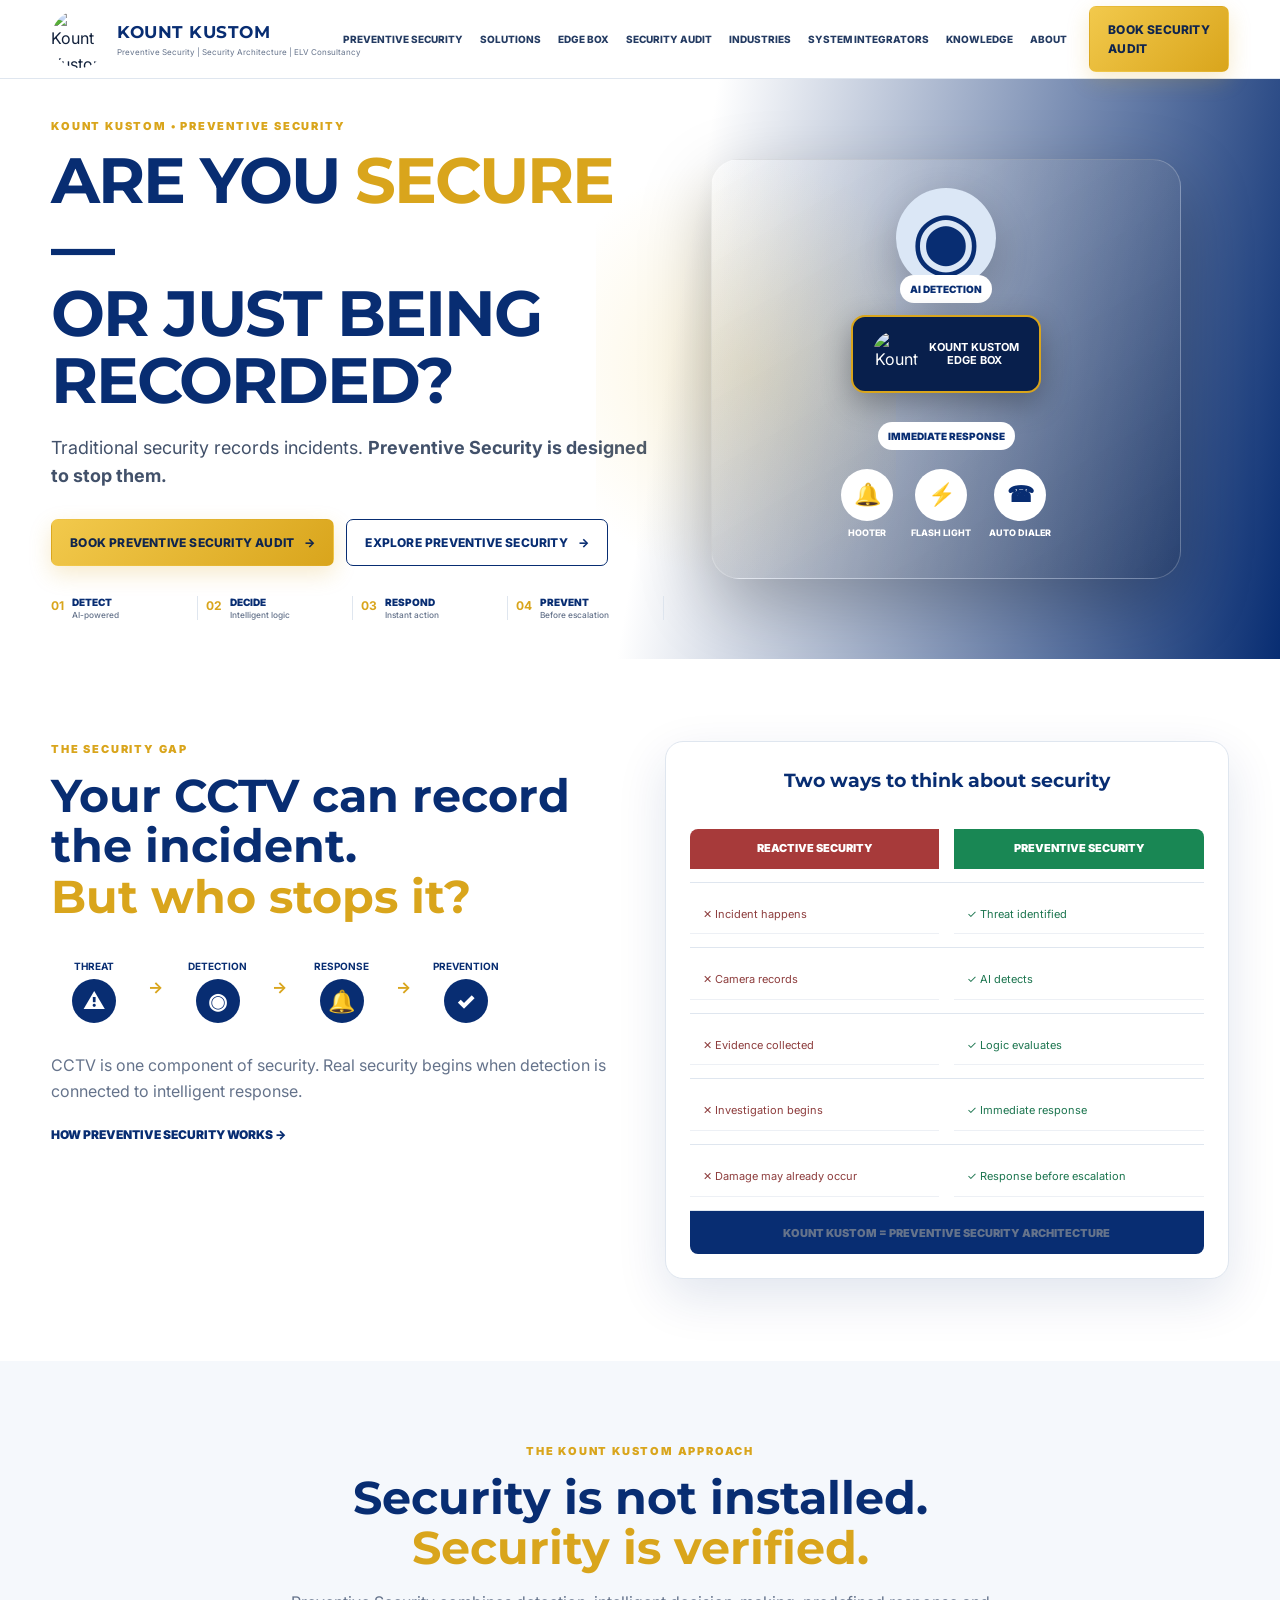
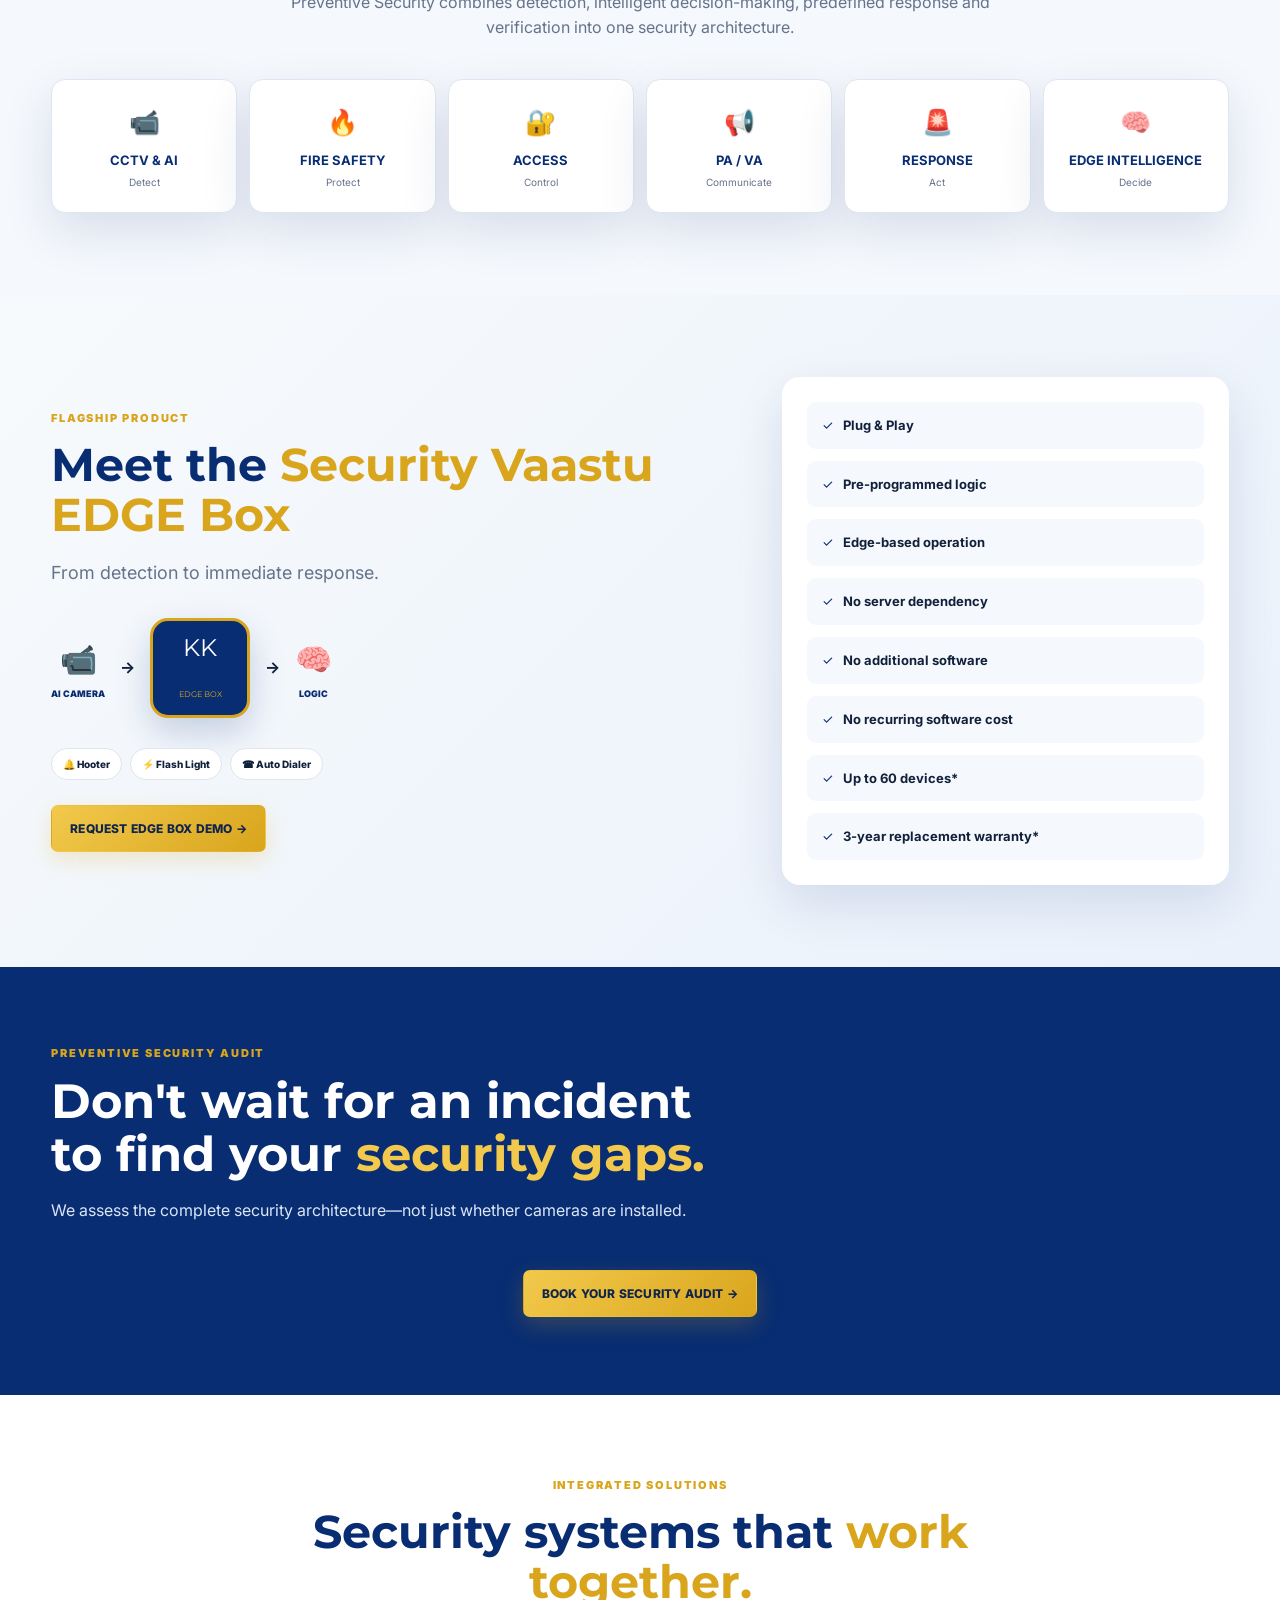
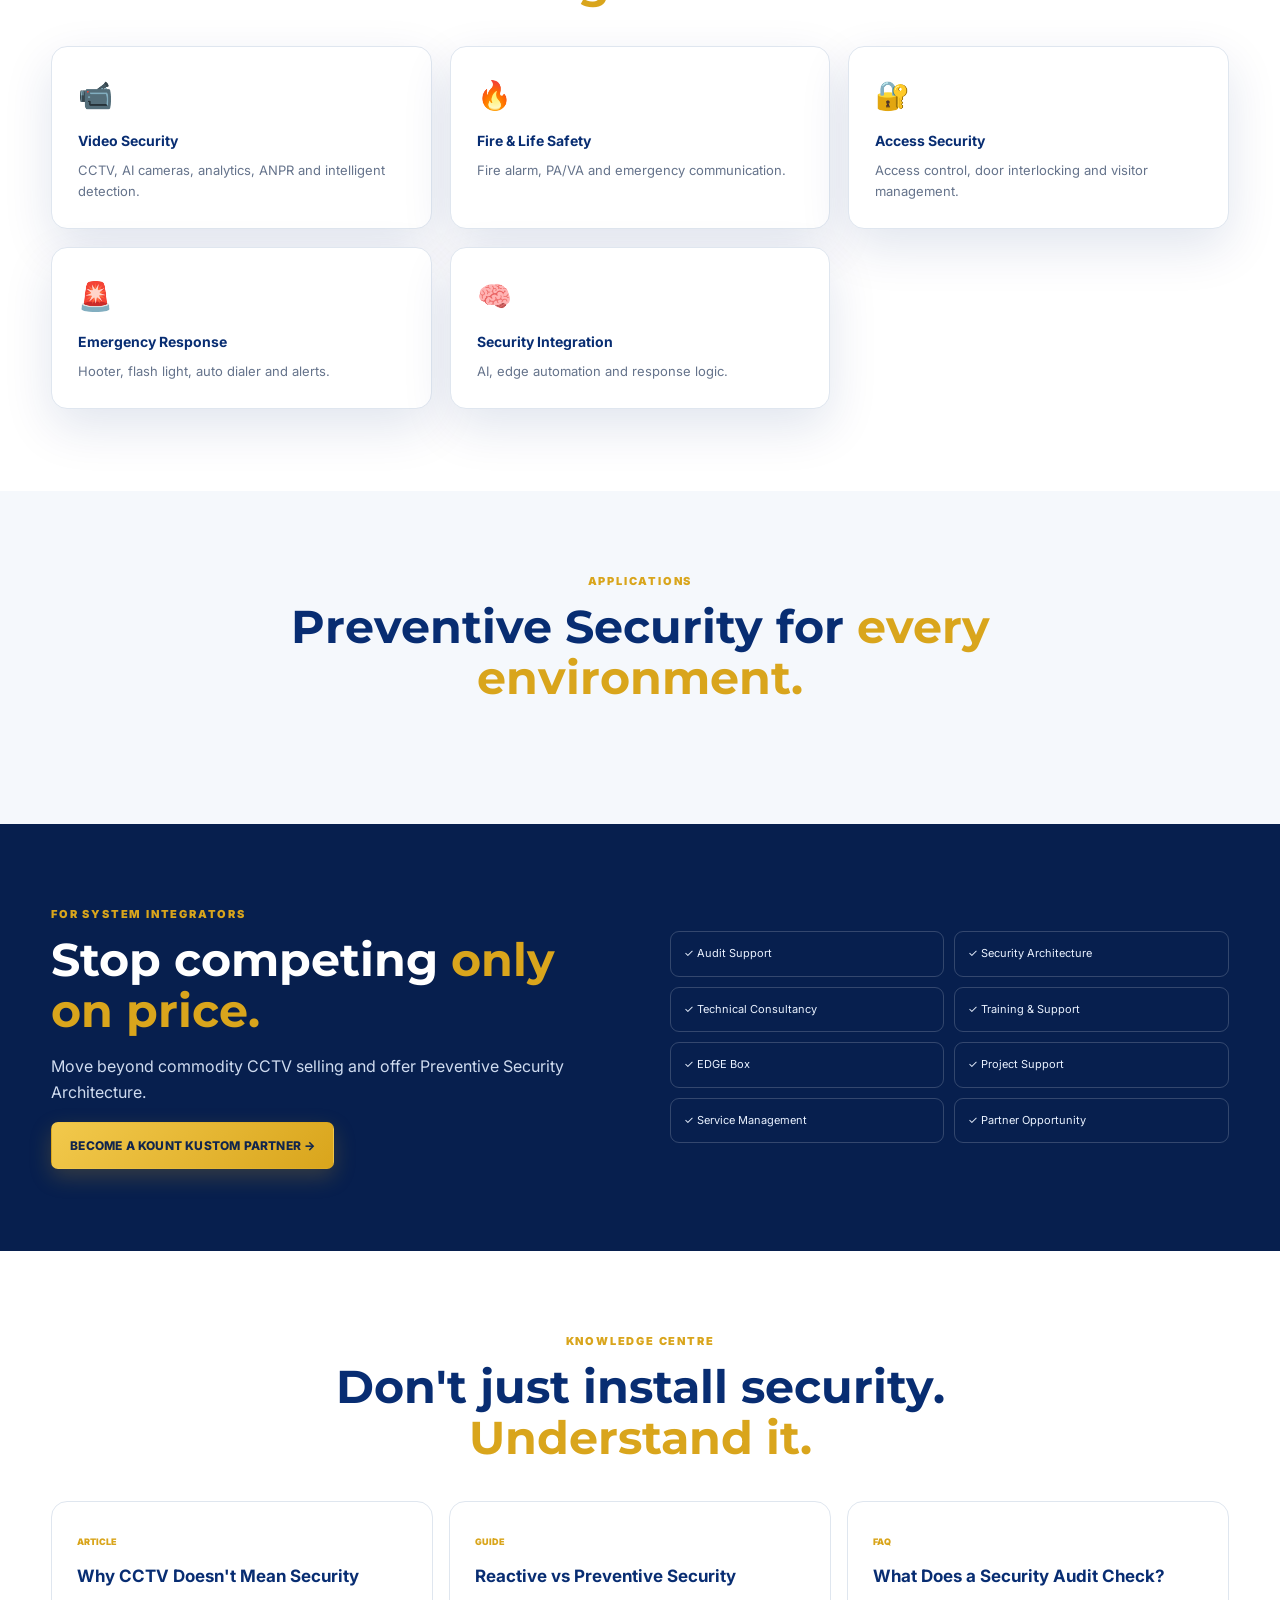
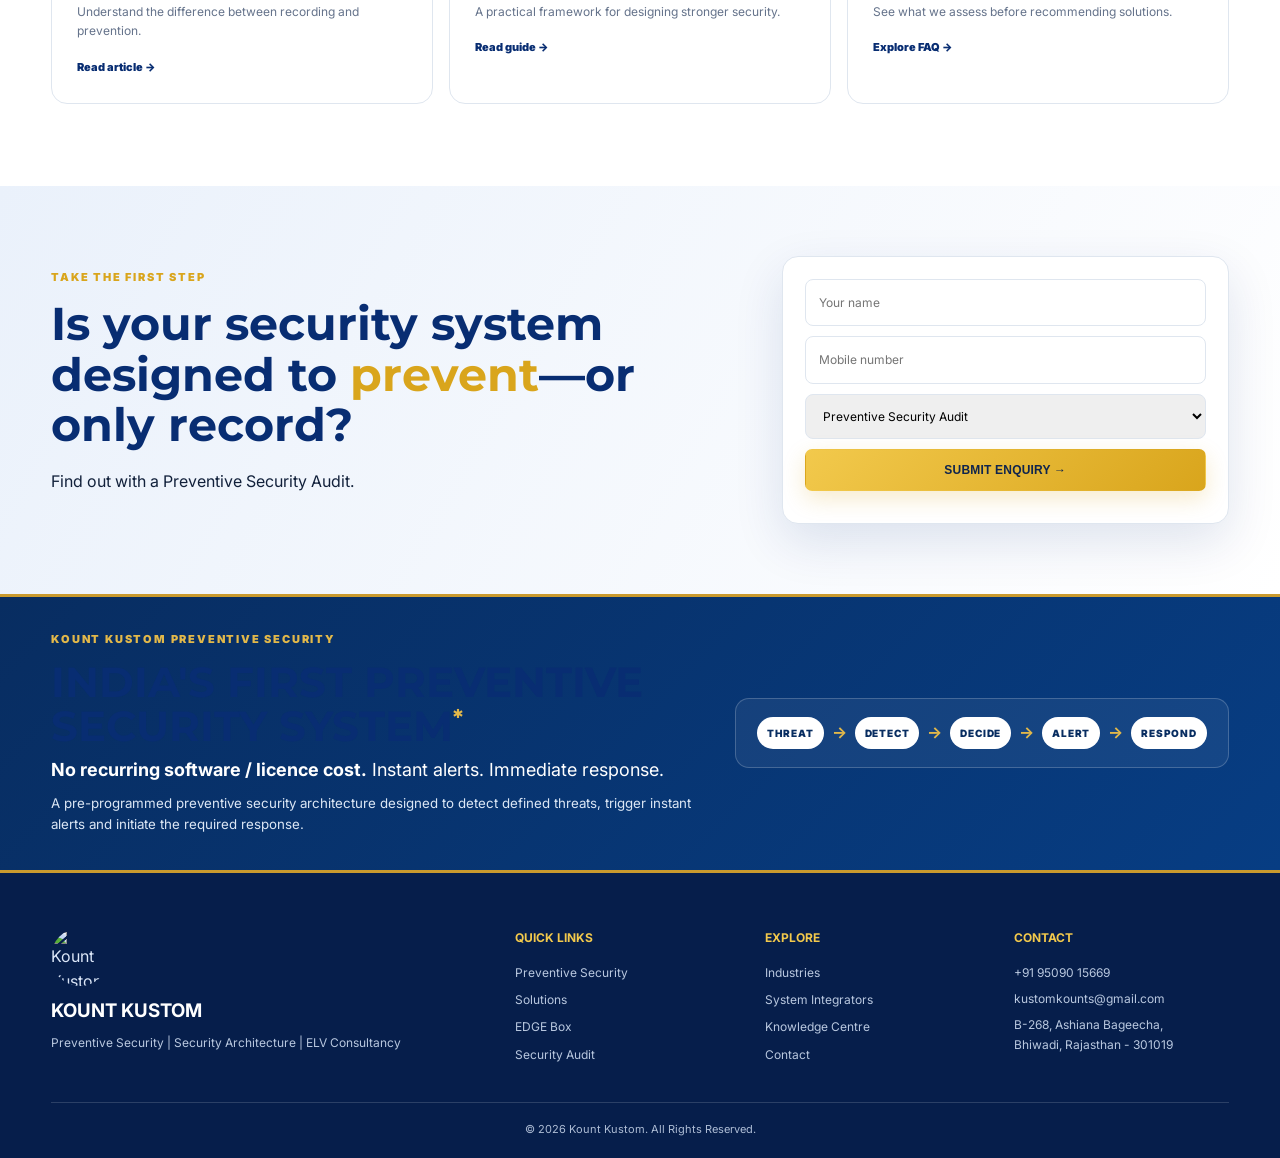
==== commit 80fff3c4: "Add files via upload" ====
--- a/index.html
+++ b/index.html
@@ -10,13 +10,13 @@
   <link rel="preconnect" href="https://fonts.gstatic.com" crossorigin>
   <link href="https://fonts.googleapis.com/css2?family=Inter:wght@400;500;600;700;800&family=Montserrat:wght@600;700;800&display=swap" rel="stylesheet">
   <link rel="stylesheet" href="styles.css" />
-<link rel="icon" type="image/jpeg" href="assets/favicon.jpg">
+<link rel="icon" type="image/jpeg" href="assets/favicon.png">
 </head>
 <body>
   <header class="site-header" id="top">
     <div class="container nav-wrap">
       <a class="brand" href="#top" aria-label="Kount Kustom home">
-        <img src="assets/kount-kustom-logo.jpg" alt="Kount Kustom logo" />
+        <img src="assets/kount-kustom-logo.png" alt="Kount Kustom logo" />
         <span>
           <strong>KOUNT KUSTOM</strong>
           <small>Preventive Security | Security Architecture | ELV Consultancy</small>
@@ -61,7 +61,7 @@
             <div class="camera-orb">◉</div>
             <span class="tag tag-top">AI DETECTION</span>
             <div class="edge-mini">
-              <img src="assets/kount-kustom-logo.jpg" alt="Kount Kustom" />
+              <img src="assets/kount-kustom-logo.png" alt="Kount Kustom" />
               <strong>KOUNT KUSTOM<br>EDGE BOX</strong>
             </div>
             <span class="tag tag-mid">IMMEDIATE RESPONSE</span>
@@ -208,10 +208,10 @@
   <section class="india-first-banner"><div class="container india-first-inner"><div><div class="eyebrow">KOUNT KUSTOM PREVENTIVE SECURITY</div><h2>INDIA'S FIRST PREVENTIVE SECURITY SYSTEM<span class="claim-star">*</span></h2><p><strong>No recurring software / licence cost.</strong> Instant alerts. Immediate response.</p><small>A pre-programmed preventive security architecture designed to detect defined threats, trigger instant alerts and initiate the required response.</small></div><div class="india-first-flow"><span>THREAT</span><b>→</b><span>DETECT</span><b>→</b><span>DECIDE</span><b>→</b><span>ALERT</span><b>→</b><span>RESPOND</span></div></div></section>
 <footer class="footer" id="about">
     <div class="container footer-grid">
-      <div class="footer-brand"><img src="assets/kount-kustom-logo.jpg" alt="Kount Kustom logo"><h3>KOUNT KUSTOM</h3><p>Preventive Security | Security Architecture | ELV Consultancy</p></div>
+      <div class="footer-brand"><img src="assets/kount-kustom-logo.png" alt="Kount Kustom logo"><h3>KOUNT KUSTOM</h3><p>Preventive Security | Security Architecture | ELV Consultancy</p></div>
       <div><h4>Quick Links</h4><a href="preventive-security.html">Preventive Security</a><a href="solutions.html">Solutions</a><a href="#edge-box">EDGE Box</a><a href="#audit">Security Audit</a></div>
       <div><h4>Explore</h4><a href="#industries">Industries</a><a href="#integrators">System Integrators</a><a href="#knowledge">Knowledge Centre</a><a href="#contact">Contact</a></div>
-      <div><h4>Contact</h4><p>+91 95090 15669</p><p>sunneetjain@kountkustom.com</p><p>B-268, Ashiana Bageecha,<br>Bhiwadi, Rajasthan - 301019</p></div>
+      <div><h4>Contact</h4><p>+91 95090 15669</p><p>kustomkounts@gmail.com</p><p>B-268, Ashiana Bageecha,<br>Bhiwadi, Rajasthan - 301019</p></div>
     </div>
     <div class="container copyright">© 2026 Kount Kustom. All Rights Reserved.</div>
   </footer>
--- a/styles.css
+++ b/styles.css
@@ -1,7 +1,7 @@
 :root{--blue:#082d72;--blue2:#0d4aa0;--gold:#d9a51c;--gold2:#f2c94c;--ink:#12213b;--muted:#65738b;--soft:#f5f8fc;--line:#dfe6ef;--white:#fff;--shadow:0 18px 50px rgba(8,45,114,.12)}
-*{box-sizing:border-box}html{scroll-behavior:smooth}body{margin:0;font-family:Inter,Arial,sans-serif;color:var(--ink);background:#fff;line-height:1.6}a{text-decoration:none;color:inherit}.container{width:min(1180px,92%);margin:auto}.site-header{position:sticky;top:0;z-index:20;background:rgba(255,255,255,.96);backdrop-filter:blur(12px);border-bottom:1px solid var(--line)}.nav-wrap{min-height:78px;display:flex;align-items:center;gap:22px}.brand{display:flex;align-items:center;gap:10px;min-width:270px}.brand img{width:58px;height:58px;object-fit:cover;border-radius:50%}.brand strong{display:block;font-family:Montserrat,sans-serif;color:var(--blue);font-size:17px;letter-spacing:.5px}.brand small{display:block;font-size:8px;color:var(--muted);white-space:nowrap}.main-nav{display:flex;align-items:center;justify-content:center;gap:17px;flex:1}.main-nav a{font-size:10px;font-weight:800;color:#243b62;text-transform:uppercase;white-space:nowrap}.main-nav a:hover{color:var(--gold)}.menu-toggle{display:none;background:none;border:0;font-size:28px;color:var(--blue)}.btn{display:inline-flex;align-items:center;justify-content:center;gap:10px;border-radius:7px;padding:13px 18px;font-weight:800;font-size:12px;text-transform:uppercase;letter-spacing:.2px;transition:.2s;cursor:pointer;border:1px solid transparent}.btn-gold{background:linear-gradient(135deg,var(--gold2),var(--gold));color:#10254d;box-shadow:0 8px 22px rgba(217,165,28,.22)}.btn-gold:hover{transform:translateY(-2px)}.btn-outline{border-color:var(--blue);color:var(--blue);background:#fff}.btn-outline:hover{background:var(--blue);color:#fff}.hero{position:relative;overflow:hidden;background:linear-gradient(100deg,#fff 0%,#fff 52%,#082d72 100%);min-height:580px}.hero-glow{position:absolute;right:30%;top:0;width:300px;height:100%;background:radial-gradient(circle,rgba(242,201,76,.2),transparent 65%)}.hero-grid{display:grid;grid-template-columns:1.04fr .96fr;min-height:580px;align-items:center}.eyebrow{font-size:11px;font-weight:900;letter-spacing:1.8px;color:var(--gold);margin-bottom:12px;text-transform:uppercase}.hero h1{font-family:Montserrat,sans-serif;color:var(--blue);font-size:clamp(38px,5vw,66px);line-height:1.04;margin:0 0 20px;letter-spacing:-2px}.hero h1 span,h2 span{color:var(--gold)}.hero-lead{font-size:18px;max-width:600px;color:#42516a}.hero-actions{display:flex;gap:12px;flex-wrap:wrap;margin:28px 0}.hero-points{display:grid;grid-template-columns:repeat(4,1fr);gap:8px;max-width:640px;margin-top:30px}.hero-points div{border-right:1px solid var(--line);display:flex;gap:8px;align-items:flex-start}.hero-points b{color:var(--gold);font-size:12px}.hero-points span{font-size:10px;font-weight:900;color:var(--blue);line-height:1.2}.hero-points small{font-weight:500;color:var(--muted)}.hero-visual{min-height:500px;display:flex;align-items:center;justify-content:center}.visual-card{width:min(470px,95%);height:420px;border-radius:28px;background:linear-gradient(150deg,rgba(255,255,255,.14),rgba(0,0,0,.18));border:1px solid rgba(255,255,255,.22);position:relative;box-shadow:0 25px 70px rgba(0,0,0,.25);display:flex;align-items:center;flex-direction:column;padding-top:28px}.camera-orb{width:100px;height:100px;border-radius:50%;background:#dbe7f6;color:var(--blue);font-size:80px;display:flex;align-items:center;justify-content:center;box-shadow:0 15px 40px rgba(0,0,0,.2)}.tag{position:absolute;background:#fff;color:var(--blue);font-size:10px;font-weight:900;padding:6px 10px;border-radius:20px}.tag-top{top:115px}.tag-mid{top:262px}.edge-mini{position:absolute;top:155px;background:#081f4c;color:#fff;border:2px solid var(--gold);border-radius:14px;padding:14px 20px;text-align:center;display:flex;align-items:center;gap:10px;box-shadow:0 10px 30px rgba(0,0,0,.3)}.edge-mini img{width:46px;height:46px;border-radius:50%;object-fit:cover}.edge-mini strong{font-size:11px;line-height:1.2}.response-row{position:absolute;bottom:38px;display:flex;gap:18px}.response-row div{display:flex;flex-direction:column;align-items:center;color:#fff;font-size:9px;font-weight:800}.response-row i{font-style:normal;width:52px;height:52px;border-radius:50%;display:grid;place-items:center;background:#fff;color:var(--blue);font-size:22px;margin-bottom:5px}.section{padding:90px 0}.section-soft{background:var(--soft)}.two-col{display:grid;grid-template-columns:1fr 1fr;gap:60px;align-items:center}.section h2,h2{font-family:Montserrat,sans-serif;font-size:clamp(30px,4vw,46px);line-height:1.1;margin:0 0 18px;color:var(--blue)}.problem h2 span{color:var(--gold)}.problem p{color:var(--muted);max-width:650px}.flow{display:flex;align-items:center;gap:8px;margin:30px 0;flex-wrap:wrap}.flow div{display:flex;flex-direction:column;align-items:center;gap:5px}.flow span{width:48px;height:48px;border-radius:50%;display:grid;place-items:center;background:#edf3fb;color:var(--blue);font-size:22px}.flow strong{font-size:8px;color:var(--blue)}.flow>b{color:var(--gold)}.text-link{color:var(--blue);font-size:12px;font-weight:900;text-transform:uppercase}.compare-card{background:#fff;border:1px solid var(--line);border-radius:18px;padding:24px;box-shadow:var(--shadow)}.compare-card h3{text-align:center;margin:0 0 20px;color:var(--blue);font-family:Montserrat}.compare-head,.compare-row{display:grid;grid-template-columns:1fr 1fr}.compare-head span{padding:11px;color:#fff;text-align:center;font-size:11px;font-weight:900}.compare-head span:first-child{background:#a73a3a;border-radius:8px 0 0 0}.compare-head span:last-child{background:#198754;border-radius:0 8px 0 0}.compare-row span{padding:10px 13px;border-bottom:1px solid #edf0f5;font-size:11px}.compare-row span:first-child{color:#8d3d3d}.compare-row span:last-child{color:#1c754f}.compare-foot{background:var(--blue);color:#fff;text-align:center;padding:12px;border-radius:0 0 8px 8px;font-size:10px;font-weight:900}.section-heading{max-width:750px;margin-bottom:42px}.section-heading.centered{text-align:center;margin-left:auto;margin-right:auto}.section-heading p{color:var(--muted)}.architecture{display:grid;grid-template-columns:repeat(6,1fr);gap:14px}.arch-item{background:#fff;border:1px solid var(--line);border-radius:14px;padding:22px 12px;text-align:center;box-shadow:0 8px 24px rgba(8,45,114,.06);font-size:28px;color:var(--blue)}.arch-item strong,.arch-item small{display:block}.arch-item strong{font-size:10px;margin-top:8px}.arch-item small{font-size:9px;color:var(--muted);margin-top:3px}.edge-section{background:linear-gradient(135deg,#f7fafc,#eaf1fb)}.edge-grid{display:grid;grid-template-columns:1.2fr .8fr;gap:60px;align-items:center}.lead{font-size:18px;color:var(--muted)}.edge-flow{display:flex;align-items:center;gap:15px;margin:30px 0}.edge-flow div{display:flex;flex-direction:column;align-items:center;font-size:30px}.edge-flow span{font-size:9px;font-weight:900;color:var(--blue);margin-top:4px}.edge-flow .edge-core{width:100px;height:100px;border-radius:18px;background:var(--blue);border:3px solid var(--gold);color:#fff;display:grid;place-items:center;font-family:Montserrat;font-size:24px;line-height:.9;box-shadow:0 14px 35px rgba(8,45,114,.2)}.edge-flow .edge-core small{color:var(--gold);font-size:8px}.response-chips{display:flex;gap:8px;flex-wrap:wrap;margin-bottom:25px}.response-chips span{background:#fff;border:1px solid var(--line);border-radius:99px;padding:7px 11px;font-size:10px;font-weight:800}.feature-list{background:#fff;border-radius:18px;padding:25px;box-shadow:var(--shadow);display:grid;gap:14px}.feature-list div{font-size:13px;color:#1d7a55}.feature-list strong{color:var(--ink);margin-left:5px}.audit{background:linear-gradient(120deg,#061f50,#0a438f);color:#fff;padding:70px 0}.audit-grid{display:grid;grid-template-columns:1fr 1fr;gap:50px;align-items:center}.audit h2{color:#fff}.audit h2 span{color:var(--gold2)}.audit p{color:#d5e0f3}.audit-points{display:grid;grid-template-columns:repeat(2,1fr);gap:10px}.audit-point{border:1px solid rgba(255,255,255,.2);background:rgba(255,255,255,.06);border-radius:10px;padding:13px;color:#fff;font-size:11px}.audit-cta{margin-top:30px;text-align:center}.cards{display:grid;grid-template-columns:repeat(5,1fr);gap:14px}.solution-card{padding:22px;border:1px solid var(--line);border-radius:15px;background:#fff;box-shadow:0 8px 24px rgba(8,45,114,.05)}.solution-card .icon{font-size:28px}.solution-card h3{font-size:14px;color:var(--blue);margin:10px 0 5px}.solution-card p{font-size:10px;color:var(--muted);margin:0}.industry-grid{display:grid;grid-template-columns:repeat(5,1fr);gap:12px}.industry-card{min-height:120px;border-radius:14px;overflow:hidden;position:relative;background:linear-gradient(135deg,#173f7c,#0b2450);display:flex;align-items:flex-end;padding:14px;color:#fff}.industry-card:before{content:"";position:absolute;inset:0;background:radial-gradient(circle at 70% 20%,rgba(242,201,76,.3),transparent 45%)}.industry-card strong{position:relative;font-size:12px;z-index:1}.integrator{background:#071f4e;color:#fff}.integrator-grid{display:grid;grid-template-columns:1fr 1fr;gap:60px;align-items:center}.integrator h2{color:#fff}.integrator p{color:#cfdbef}.integrator-list{display:grid;grid-template-columns:1fr 1fr;gap:10px}.integrator-list span{border:1px solid rgba(255,255,255,.18);padding:13px;border-radius:9px;font-size:11px;color:#eaf2ff}.knowledge-grid{display:grid;grid-template-columns:repeat(3,1fr);gap:16px}.knowledge-grid article{border:1px solid var(--line);border-radius:16px;padding:25px;background:#fff}.knowledge-grid article span{font-size:9px;font-weight:900;color:var(--gold)}.knowledge-grid h3{color:var(--blue);font-size:17px;margin:10px 0}.knowledge-grid p{font-size:12px;color:var(--muted)}.knowledge-grid a{font-size:11px;font-weight:900;color:var(--blue)}.final-cta{background:linear-gradient(120deg,#eaf1fb,#fff);padding:70px 0}.final-inner{display:grid;grid-template-columns:1.2fr .8fr;gap:60px;align-items:center}.lead-form{background:#fff;border:1px solid var(--line);padding:22px;border-radius:16px;box-shadow:var(--shadow);display:grid;gap:10px}.lead-form input,.lead-form select{width:100%;padding:13px;border:1px solid var(--line);border-radius:8px;font:inherit;font-size:12px}.lead-form small{color:#198754;font-weight:700}.footer{background:#061b42;color:#dbe7f6;padding:55px 0 20px}.footer-grid{display:grid;grid-template-columns:1.5fr 1fr 1fr 1.2fr;gap:35px}.footer-brand img{width:72px;height:72px;object-fit:cover;border-radius:50%}.footer h3{color:#fff;margin:10px 0 3px}.footer h4{color:var(--gold2);font-size:12px;text-transform:uppercase}.footer p,.footer a{font-size:11px;color:#b9c8df;display:block;margin:7px 0}.footer a:hover{color:#fff}.copyright{border-top:1px solid rgba(255,255,255,.12);margin-top:35px;padding-top:18px;text-align:center;font-size:10px;color:#8fa4c4}
+*{box-sizing:border-box}html{scroll-behavior:smooth}body{margin:0;font-family:Inter,Arial,sans-serif;color:var(--ink);background:#fff;line-height:1.6}a{text-decoration:none;color:inherit}.container{width:min(1180px,92%);margin:auto}.site-header{position:sticky;top:0;z-index:20;background:rgba(255,255,255,.96);backdrop-filter:blur(12px);border-bottom:1px solid var(--line)}.nav-wrap{min-height:78px;display:flex;align-items:center;gap:22px}.brand{display:flex;align-items:center;gap:10px;min-width:270px}.brand img{width:58px;height:58px;object-fit:contain;border-radius:50%;display:block}.brand strong{display:block;font-family:Montserrat,sans-serif;color:var(--blue);font-size:17px;letter-spacing:.5px}.brand small{display:block;font-size:8px;color:var(--muted);white-space:nowrap}.main-nav{display:flex;align-items:center;justify-content:center;gap:17px;flex:1}.main-nav a{font-size:10px;font-weight:800;color:#243b62;text-transform:uppercase;white-space:nowrap}.main-nav a:hover{color:var(--gold)}.menu-toggle{display:none;background:none;border:0;font-size:28px;color:var(--blue)}.btn{display:inline-flex;align-items:center;justify-content:center;gap:10px;border-radius:7px;padding:13px 18px;font-weight:800;font-size:12px;text-transform:uppercase;letter-spacing:.2px;transition:.2s;cursor:pointer;border:1px solid transparent}.btn-gold{background:linear-gradient(135deg,var(--gold2),var(--gold));color:#10254d;box-shadow:0 8px 22px rgba(217,165,28,.22)}.btn-gold:hover{transform:translateY(-2px)}.btn-outline{border-color:var(--blue);color:var(--blue);background:#fff}.btn-outline:hover{background:var(--blue);color:#fff}.hero{position:relative;overflow:hidden;background:linear-gradient(100deg,#fff 0%,#fff 52%,#082d72 100%);min-height:580px}.hero-glow{position:absolute;right:30%;top:0;width:300px;height:100%;background:radial-gradient(circle,rgba(242,201,76,.2),transparent 65%)}.hero-grid{display:grid;grid-template-columns:1.04fr .96fr;min-height:580px;align-items:center}.eyebrow{font-size:11px;font-weight:900;letter-spacing:1.8px;color:var(--gold);margin-bottom:12px;text-transform:uppercase}.hero h1{font-family:Montserrat,sans-serif;color:var(--blue);font-size:clamp(38px,5vw,66px);line-height:1.04;margin:0 0 20px;letter-spacing:-2px}.hero h1 span,h2 span{color:var(--gold)}.hero-lead{font-size:18px;max-width:600px;color:#42516a}.hero-actions{display:flex;gap:12px;flex-wrap:wrap;margin:28px 0}.hero-points{display:grid;grid-template-columns:repeat(4,1fr);gap:8px;max-width:640px;margin-top:30px}.hero-points div{border-right:1px solid var(--line);display:flex;gap:8px;align-items:flex-start}.hero-points b{color:var(--gold);font-size:12px}.hero-points span{font-size:10px;font-weight:900;color:var(--blue);line-height:1.2}.hero-points small{font-weight:500;color:var(--muted)}.hero-visual{min-height:500px;display:flex;align-items:center;justify-content:center}.visual-card{width:min(470px,95%);height:420px;border-radius:28px;background:linear-gradient(150deg,rgba(255,255,255,.14),rgba(0,0,0,.18));border:1px solid rgba(255,255,255,.22);position:relative;box-shadow:0 25px 70px rgba(0,0,0,.25);display:flex;align-items:center;flex-direction:column;padding-top:28px}.camera-orb{width:100px;height:100px;border-radius:50%;background:#dbe7f6;color:var(--blue);font-size:80px;display:flex;align-items:center;justify-content:center;box-shadow:0 15px 40px rgba(0,0,0,.2)}.tag{position:absolute;background:#fff;color:var(--blue);font-size:10px;font-weight:900;padding:6px 10px;border-radius:20px}.tag-top{top:115px}.tag-mid{top:262px}.edge-mini{position:absolute;top:155px;background:#081f4c;color:#fff;border:2px solid var(--gold);border-radius:14px;padding:14px 20px;text-align:center;display:flex;align-items:center;gap:10px;box-shadow:0 10px 30px rgba(0,0,0,.3)}.edge-mini img{width:46px;height:46px;border-radius:50%;object-fit:cover}.edge-mini strong{font-size:11px;line-height:1.2}.response-row{position:absolute;bottom:38px;display:flex;gap:18px}.response-row div{display:flex;flex-direction:column;align-items:center;color:#fff;font-size:9px;font-weight:800}.response-row i{font-style:normal;width:52px;height:52px;border-radius:50%;display:grid;place-items:center;background:#fff;color:var(--blue);font-size:22px;margin-bottom:5px}.section{padding:90px 0}.section-soft{background:var(--soft)}.two-col{display:grid;grid-template-columns:1fr 1fr;gap:60px;align-items:center}.section h2,h2{font-family:Montserrat,sans-serif;font-size:clamp(30px,4vw,46px);line-height:1.1;margin:0 0 18px;color:var(--blue)}.problem h2 span{color:var(--gold)}.problem p{color:var(--muted);max-width:650px}.flow{display:flex;align-items:center;gap:8px;margin:30px 0;flex-wrap:wrap}.flow div{display:flex;flex-direction:column;align-items:center;gap:5px}.flow span{width:48px;height:48px;border-radius:50%;display:grid;place-items:center;background:#edf3fb;color:var(--blue);font-size:22px}.flow strong{font-size:8px;color:var(--blue)}.flow>b{color:var(--gold)}.text-link{color:var(--blue);font-size:12px;font-weight:900;text-transform:uppercase}.compare-card{background:#fff;border:1px solid var(--line);border-radius:18px;padding:24px;box-shadow:var(--shadow)}.compare-card h3{text-align:center;margin:0 0 20px;color:var(--blue);font-family:Montserrat}.compare-head,.compare-row{display:grid;grid-template-columns:1fr 1fr}.compare-head span{padding:11px;color:#fff;text-align:center;font-size:11px;font-weight:900}.compare-head span:first-child{background:#a73a3a;border-radius:8px 0 0 0}.compare-head span:last-child{background:#198754;border-radius:0 8px 0 0}.compare-row span{padding:10px 13px;border-bottom:1px solid #edf0f5;font-size:11px}.compare-row span:first-child{color:#8d3d3d}.compare-row span:last-child{color:#1c754f}.compare-foot{background:var(--blue);color:#fff;text-align:center;padding:12px;border-radius:0 0 8px 8px;font-size:10px;font-weight:900}.section-heading{max-width:750px;margin-bottom:42px}.section-heading.centered{text-align:center;margin-left:auto;margin-right:auto}.section-heading p{color:var(--muted)}.architecture{display:grid;grid-template-columns:repeat(6,1fr);gap:14px}.arch-item{background:#fff;border:1px solid var(--line);border-radius:14px;padding:22px 12px;text-align:center;box-shadow:0 8px 24px rgba(8,45,114,.06);font-size:28px;color:var(--blue)}.arch-item strong,.arch-item small{display:block}.arch-item strong{font-size:10px;margin-top:8px}.arch-item small{font-size:9px;color:var(--muted);margin-top:3px}.edge-section{background:linear-gradient(135deg,#f7fafc,#eaf1fb)}.edge-grid{display:grid;grid-template-columns:1.2fr .8fr;gap:60px;align-items:center}.lead{font-size:18px;color:var(--muted)}.edge-flow{display:flex;align-items:center;gap:15px;margin:30px 0}.edge-flow div{display:flex;flex-direction:column;align-items:center;font-size:30px}.edge-flow span{font-size:9px;font-weight:900;color:var(--blue);margin-top:4px}.edge-flow .edge-core{width:100px;height:100px;border-radius:18px;background:var(--blue);border:3px solid var(--gold);color:#fff;display:grid;place-items:center;font-family:Montserrat;font-size:24px;line-height:.9;box-shadow:0 14px 35px rgba(8,45,114,.2)}.edge-flow .edge-core small{color:var(--gold);font-size:8px}.response-chips{display:flex;gap:8px;flex-wrap:wrap;margin-bottom:25px}.response-chips span{background:#fff;border:1px solid var(--line);border-radius:99px;padding:7px 11px;font-size:10px;font-weight:800}.feature-list{background:#fff;border-radius:18px;padding:25px;box-shadow:var(--shadow);display:grid;gap:14px}.feature-list div{font-size:13px;color:#1d7a55}.feature-list strong{color:var(--ink);margin-left:5px}.audit{background:linear-gradient(120deg,#061f50,#0a438f);color:#fff;padding:70px 0}.audit-grid{display:grid;grid-template-columns:1fr 1fr;gap:50px;align-items:center}.audit h2{color:#fff}.audit h2 span{color:var(--gold2)}.audit p{color:#d5e0f3}.audit-points{display:grid;grid-template-columns:repeat(2,1fr);gap:10px}.audit-point{border:1px solid rgba(255,255,255,.2);background:rgba(255,255,255,.06);border-radius:10px;padding:13px;color:#fff;font-size:11px}.audit-cta{margin-top:30px;text-align:center}.cards{display:grid;grid-template-columns:repeat(5,1fr);gap:14px}.solution-card{padding:22px;border:1px solid var(--line);border-radius:15px;background:#fff;box-shadow:0 8px 24px rgba(8,45,114,.05)}.solution-card .icon{font-size:28px}.solution-card h3{font-size:14px;color:var(--blue);margin:10px 0 5px}.solution-card p{font-size:10px;color:var(--muted);margin:0}.industry-grid{display:grid;grid-template-columns:repeat(5,1fr);gap:12px}.industry-card{min-height:120px;border-radius:14px;overflow:hidden;position:relative;background:linear-gradient(135deg,#173f7c,#0b2450);display:flex;align-items:flex-end;padding:14px;color:#fff}.industry-card:before{content:"";position:absolute;inset:0;background:radial-gradient(circle at 70% 20%,rgba(242,201,76,.3),transparent 45%)}.industry-card strong{position:relative;font-size:12px;z-index:1}.integrator{background:#071f4e;color:#fff}.integrator-grid{display:grid;grid-template-columns:1fr 1fr;gap:60px;align-items:center}.integrator h2{color:#fff}.integrator p{color:#cfdbef}.integrator-list{display:grid;grid-template-columns:1fr 1fr;gap:10px}.integrator-list span{border:1px solid rgba(255,255,255,.18);padding:13px;border-radius:9px;font-size:11px;color:#eaf2ff}.knowledge-grid{display:grid;grid-template-columns:repeat(3,1fr);gap:16px}.knowledge-grid article{border:1px solid var(--line);border-radius:16px;padding:25px;background:#fff}.knowledge-grid article span{font-size:9px;font-weight:900;color:var(--gold)}.knowledge-grid h3{color:var(--blue);font-size:17px;margin:10px 0}.knowledge-grid p{font-size:12px;color:var(--muted)}.knowledge-grid a{font-size:11px;font-weight:900;color:var(--blue)}.final-cta{background:linear-gradient(120deg,#eaf1fb,#fff);padding:70px 0}.final-inner{display:grid;grid-template-columns:1.2fr .8fr;gap:60px;align-items:center}.lead-form{background:#fff;border:1px solid var(--line);padding:22px;border-radius:16px;box-shadow:var(--shadow);display:grid;gap:10px}.lead-form input,.lead-form select{width:100%;padding:13px;border:1px solid var(--line);border-radius:8px;font:inherit;font-size:12px}.lead-form small{color:#198754;font-weight:700}.footer{background:#061b42;color:#dbe7f6;padding:55px 0 20px}.footer-grid{display:grid;grid-template-columns:1.5fr 1fr 1fr 1.2fr;gap:35px}.footer-brand img{width:72px;height:72px;object-fit:contain;border-radius:50%;display:block}.footer h3{color:#fff;margin:10px 0 3px}.footer h4{color:var(--gold2);font-size:12px;text-transform:uppercase}.footer p,.footer a{font-size:11px;color:#b9c8df;display:block;margin:7px 0}.footer a:hover{color:#fff}.copyright{border-top:1px solid rgba(255,255,255,.12);margin-top:35px;padding-top:18px;text-align:center;font-size:10px;color:#8fa4c4}
 @media(max-width:1050px){.main-nav{display:none}.nav-cta{margin-left:auto}.menu-toggle{display:block;order:2}.main-nav.open{display:flex;position:absolute;top:78px;left:0;right:0;background:#fff;padding:20px;flex-direction:column;align-items:flex-start;border-bottom:1px solid var(--line);box-shadow:0 20px 30px rgba(0,0,0,.1)}.hero-grid,.two-col,.edge-grid,.audit-grid,.integrator-grid,.final-inner{grid-template-columns:1fr}.hero{background:linear-gradient(160deg,#fff 0%,#fff 60%,#0b397c 100%)}.hero-visual{min-height:420px}.architecture{grid-template-columns:repeat(3,1fr)}.cards{grid-template-columns:repeat(2,1fr)}.industry-grid{grid-template-columns:repeat(3,1fr)}.footer-grid{grid-template-columns:1fr 1fr}}
-@media(max-width:620px){.nav-wrap{min-height:68px}.brand{min-width:0}.brand img{width:46px;height:46px}.brand strong{font-size:13px}.brand small{display:none}.nav-cta{display:none}.hero{min-height:auto}.hero-grid{min-height:auto}.hero-copy{padding:65px 0 25px}.hero h1{font-size:39px;letter-spacing:-1.4px}.hero-lead{font-size:15px}.hero-actions .btn{width:100%}.hero-points{grid-template-columns:repeat(2,1fr);gap:12px}.hero-points div{border-right:0}.hero-visual{min-height:380px}.visual-card{height:350px}.response-row{gap:8px}.section{padding:65px 0}.two-col{gap:35px}.flow{gap:5px;justify-content:center}.flow>b{font-size:12px}.compare-card{padding:15px}.compare-row span{font-size:9px;padding:8px}.architecture,.industry-grid,.cards,.knowledge-grid{grid-template-columns:1fr 1fr}.architecture{gap:8px}.arch-item{padding:15px 7px;font-size:22px}.edge-flow{gap:6px}.edge-flow .edge-core{width:80px;height:80px}.audit-points{grid-template-columns:1fr}.integrator-list{grid-template-columns:1fr}.footer-grid{grid-template-columns:1fr}.final-inner{gap:30px}}
+@media(max-width:620px){.nav-wrap{min-height:68px}.brand{min-width:0}.brand img{width:46px;height:46px;object-fit:contain}.brand strong{font-size:13px}.brand small{display:none}.nav-cta{display:none}.hero{min-height:auto}.hero-grid{min-height:auto}.hero-copy{padding:65px 0 25px}.hero h1{font-size:39px;letter-spacing:-1.4px}.hero-lead{font-size:15px}.hero-actions .btn{width:100%}.hero-points{grid-template-columns:repeat(2,1fr);gap:12px}.hero-points div{border-right:0}.hero-visual{min-height:380px}.visual-card{height:350px}.response-row{gap:8px}.section{padding:65px 0}.two-col{gap:35px}.flow{gap:5px;justify-content:center}.flow>b{font-size:12px}.compare-card{padding:15px}.compare-row span{font-size:9px;padding:8px}.architecture,.industry-grid,.cards,.knowledge-grid{grid-template-columns:1fr 1fr}.architecture{gap:8px}.arch-item{padding:15px 7px;font-size:22px}.edge-flow{gap:6px}.edge-flow .edge-core{width:80px;height:80px}.audit-points{grid-template-columns:1fr}.integrator-list{grid-template-columns:1fr}.footer-grid{grid-template-columns:1fr}.final-inner{gap:30px}}
 
 /* V2 inner pages */
 .page-hero{position:relative;overflow:hidden;background:linear-gradient(115deg,#fff 0%,#fff 50%,#092f75 100%);padding:80px 0 75px}.page-hero-grid{display:grid;grid-template-columns:1fr 1fr;gap:55px;align-items:center;min-height:490px}.page-hero h1{font-family:Montserrat,sans-serif;color:var(--blue);font-size:clamp(40px,5vw,62px);line-height:1.05;letter-spacing:-2px;margin:0 0 20px}.page-hero h1 span{color:var(--gold)}.page-hero-visual{min-height:430px;display:grid;place-items:center}.security-stack{width:min(390px,90%);padding:18px;background:rgba(255,255,255,.08);border:1px solid rgba(255,255,255,.25);border-radius:24px;box-shadow:0 25px 70px rgba(0,0,0,.22)}.stack-step{background:#fff;border-radius:14px;padding:17px;display:grid;grid-template-columns:45px 1fr;column-gap:10px;align-items:center;box-shadow:0 8px 25px rgba(0,0,0,.12)}.stack-step b{grid-row:span 2;color:var(--gold);font-size:20px}.stack-step strong{font-family:Montserrat;color:var(--blue);font-size:14px}.stack-step small{color:var(--muted);font-size:10px}.stack-step.active{border:2px solid var(--gold)}.stack-step.gold{background:var(--blue);color:#fff}.stack-step.gold strong,.stack-step.gold small{color:#fff}.stack-line{text-align:center;color:var(--gold2);font-size:22px;line-height:1.2}.architecture-large .arch-item{min-height:145px;display:flex;flex-direction:column;justify-content:center}.preventive-layers{display:grid;grid-template-columns:repeat(5,1fr);gap:14px}.preventive-layers article{background:#fff;border:1px solid var(--line);border-radius:16px;padding:22px;box-shadow:0 8px 24px rgba(8,45,114,.05)}.preventive-layers article>span{display:grid;place-items:center;width:40px;height:40px;border-radius:50%;background:var(--blue);color:var(--gold2);font-weight:900;font-size:11px}.preventive-layers h3{font-size:13px;color:var(--blue);margin:15px 0 8px}.preventive-layers p{font-size:10px;color:var(--muted);margin:0}.solution-map{width:min(470px,95%);height:430px;position:relative;border-radius:30px;background:radial-gradient(circle,rgba(242,201,76,.16),transparent 34%),linear-gradient(145deg,#0a3a84,#061c40);border:1px solid rgba(255,255,255,.2);box-shadow:0 25px 70px rgba(0,0,0,.25)}.map-center{position:absolute;left:50%;top:50%;transform:translate(-50%,-50%);width:150px;height:150px;border-radius:50%;display:grid;place-items:center;text-align:center;background:#fff;border:5px solid var(--gold);box-shadow:0 0 0 12px rgba(242,201,76,.1),0 15px 40px rgba(0,0,0,.25)}.map-center strong{font-family:Montserrat;color:var(--blue);font-size:15px;line-height:1.05}.map-center small{font-size:7px;color:var(--gold);font-weight:900}.map-node{position:absolute;width:100px;height:75px;border-radius:14px;background:rgba(255,255,255,.96);color:var(--blue);display:grid;place-items:center;text-align:center;font-size:12px;font-weight:900;box-shadow:0 10px 25px rgba(0,0,0,.2);border:1px solid rgba(255,255,255,.6)}.map-node small{font-size:7px;color:var(--muted)}.map-node:after{content:"";position:absolute;width:90px;height:1px;background:rgba(242,201,76,.7);z-index:-1}.n1{left:22px;top:55px}.n1:after{transform:rotate(28deg);right:-78px;top:60px}.n2{right:22px;top:55px}.n2:after{transform:rotate(-28deg);left:-78px;top:60px}.n3{left:22px;bottom:55px}.n3:after{transform:rotate(-28deg);right:-78px;top:15px}.n4{right:22px;bottom:55px}.n4:after{transform:rotate(28deg);left:-78px;top:15px}.n5{left:50%;top:20px;transform:translateX(-50%)}.n5:after{transform:rotate(90deg);left:5px;top:75px}.solution-grid-large{display:grid;grid-template-columns:repeat(2,1fr);gap:18px}.solution-feature{display:grid;grid-template-columns:65px 1fr;gap:18px;padding:28px;border:1px solid var(--line);border-radius:18px;background:#fff;box-shadow:0 10px 28px rgba(8,45,114,.06)}.solution-icon{width:58px;height:58px;border-radius:15px;background:#edf3fb;color:var(--blue);display:grid;place-items:center;font-size:27px;font-weight:900}.solution-feature h3{font-family:Montserrat;color:var(--blue);font-size:22px;margin:3px 0 8px}.solution-feature p{font-size:12px;color:var(--muted);margin:0 0 15px}.solution-feature ul{margin:0 0 18px;padding:0;list-style:none;display:grid;grid-template-columns:1fr 1fr;gap:7px}.solution-feature li{font-size:10px;color:#314562}.solution-feature li:before{content:"✓";color:var(--gold);font-weight:900;margin-right:6px}.solution-feature a{font-size:10px;text-transform:uppercase;font-weight:900;color:var(--blue)}.design-process{display:grid;grid-template-columns:1fr auto 1fr auto 1fr auto 1fr auto 1fr;gap:10px;align-items:center}.design-process>div{background:#fff;border:1px solid var(--line);border-radius:14px;padding:18px 12px;text-align:center}.design-process b{display:grid;place-items:center;width:34px;height:34px;border-radius:50%;background:var(--blue);color:var(--gold2);font-size:10px;margin:0 auto 8px}.design-process strong{display:block;color:var(--blue);font-size:10px}.design-process small{display:block;color:var(--muted);font-size:8px;margin-top:4px}.design-process>span{color:var(--gold);font-weight:900}
@@ -16,7 +16,7 @@
 
 .page-hero{background:linear-gradient(115deg,#fff 0%,#f7f9fc 55%,#082d72 100%);padding:70px 0 65px;overflow:hidden}.page-hero-grid{display:grid;grid-template-columns:1fr 1fr;gap:50px;align-items:center}.page-hero h1{font-family:Montserrat,sans-serif;font-size:clamp(40px,5vw,64px);line-height:1.05;color:var(--blue);margin:0 0 20px}.page-hero h1 span{color:var(--gold)}.page-hero-visual{min-height:360px;display:flex;align-items:center;justify-content:center}.security-stack{width:min(430px,100%);padding:30px;border:1px solid rgba(255,255,255,.28);background:rgba(8,45,114,.92);border-radius:24px;box-shadow:0 25px 60px rgba(8,45,114,.25)}.stack-node{background:#fff;border-radius:14px;padding:22px;text-align:center;color:var(--blue);box-shadow:0 12px 30px rgba(0,0,0,.12)}.stack-node b{display:block;font-size:18px}.stack-node small{display:block;color:var(--muted);margin-top:5px}.stack-core{border:3px solid var(--gold);background:linear-gradient(145deg,#fff,#f7f1d9)}.stack-arrow{text-align:center;color:var(--gold);font-size:28px;font-weight:900}.stack-output{display:grid;grid-template-columns:1fr 1fr;gap:10px}.stack-output span{background:rgba(255,255,255,.12);border:1px solid rgba(255,255,255,.25);color:#fff;padding:12px;border-radius:9px;text-align:center;font-weight:800;font-size:12px}.section{padding:82px 0}.section-soft{background:var(--soft)}.section-heading{max-width:760px;margin-bottom:38px}.section-heading.centered{text-align:center;margin-left:auto;margin-right:auto}.section-heading h2{font-family:Montserrat,sans-serif;color:var(--blue);font-size:clamp(30px,4vw,46px);line-height:1.1;margin:0 0 14px}.section-heading p{color:var(--muted);font-size:16px}.architecture{display:grid;grid-template-columns:repeat(6,1fr);gap:12px}.arch-item{background:#fff;border:1px solid var(--line);border-radius:14px;padding:22px 12px;text-align:center;color:var(--gold);font-size:25px;box-shadow:var(--shadow)}.arch-item strong{display:block;color:var(--blue);font-size:13px;margin-top:8px}.arch-item small{display:block;color:var(--muted);font-size:10px}.two-col{display:grid;grid-template-columns:1fr 1fr;gap:50px;align-items:start}.compare-card{background:#fff;border:1px solid var(--line);border-radius:18px;padding:24px;box-shadow:var(--shadow)}.compare-card h3{color:var(--blue);margin-top:0}.compare-row,.compare-head{display:grid;grid-template-columns:1fr 1fr;gap:15px;padding:13px 0;border-bottom:1px solid var(--line);font-size:13px}.compare-head{font-weight:900;color:var(--blue)}.compare-foot{font-size:11px;color:var(--muted);padding-top:14px}.flow{display:flex;align-items:center;gap:12px;margin-top:30px;flex-wrap:wrap}.flow div{display:flex;flex-direction:column;align-items:center;min-width:85px}.flow span{width:44px;height:44px;border-radius:50%;display:grid;place-items:center;background:var(--blue);color:#fff;font-weight:900}.flow strong{font-size:10px;color:var(--blue);margin-top:6px}.design-process{display:grid;grid-template-columns:1fr auto 1fr auto 1fr auto 1fr auto 1fr;gap:12px;align-items:center}.design-process>div{background:#fff;border:1px solid var(--line);border-radius:14px;padding:20px;min-height:130px}.design-process b{color:var(--gold);display:block}.design-process strong{display:block;color:var(--blue);margin:7px 0}.design-process small{color:var(--muted);font-size:11px}.design-process>span{color:var(--gold);font-size:22px;font-weight:900}.cards{display:grid;grid-template-columns:repeat(3,1fr);gap:18px}.solution-card{background:#fff;border:1px solid var(--line);border-radius:16px;padding:26px;box-shadow:var(--shadow)}.solution-card .icon{font-size:28px;color:var(--gold);font-weight:900;margin-bottom:12px}.solution-card h3{color:var(--blue);margin:0 0 8px}.solution-card p{color:var(--muted);font-size:13px}.industry-grid{display:grid;grid-template-columns:repeat(4,1fr);gap:14px}.industry-card{min-height:115px;padding:22px;border:1px solid var(--line);border-radius:14px;background:#fff;display:flex;flex-direction:column;justify-content:flex-end;box-shadow:var(--shadow)}.industry-card strong{color:var(--blue)}.industry-card small{color:var(--muted);font-size:11px;margin-top:5px}.audit{background:var(--blue);color:#fff;padding:78px 0}.audit h2{font-family:Montserrat,sans-serif;font-size:clamp(30px,4vw,48px);line-height:1.1;margin:0 0 18px}.audit h2 span{color:var(--gold2)}.audit p{color:#dbe6f8}.audit-grid{display:grid;grid-template-columns:1.2fr .8fr;gap:50px;align-items:center}.audit-points{display:grid;grid-template-columns:1fr 1fr;gap:10px}.audit-point{padding:15px;background:rgba(255,255,255,.08);border:1px solid rgba(255,255,255,.14);border-radius:9px;color:#fff;font-size:12px}.feature-list{display:grid;gap:12px}.feature-list div{padding:13px 15px;background:var(--soft);border-radius:9px;color:var(--blue);font-size:13px}.footer{background:#061e4b;color:#dce7f8;padding:55px 0 20px}.footer-grid{display:grid;grid-template-columns:2fr 1fr 1fr 1fr;gap:35px}.footer img{width:58px;height:58px;object-fit:cover;border-radius:50%}.footer h3{color:#fff}.footer h4{color:var(--gold2);margin-top:0}.footer a{display:block;font-size:12px;margin:8px 0}.footer p{font-size:12px}.copyright{border-top:1px solid rgba(255,255,255,.15);margin-top:30px;padding-top:18px;font-size:11px;color:#aebdd5}
 @media(max-width:1000px){.main-nav{gap:10px}.main-nav a{font-size:9px}.nav-cta{display:none}.architecture{grid-template-columns:repeat(3,1fr)}.design-process{grid-template-columns:1fr}.design-process>span{display:none}.cards{grid-template-columns:repeat(2,1fr)}.industry-grid{grid-template-columns:repeat(3,1fr)}}
-@media(max-width:760px){.nav-wrap{min-height:68px}.brand{min-width:0}.brand small{display:none}.brand strong{font-size:14px}.brand img{width:48px;height:48px}.menu-toggle{display:block;margin-left:auto}.main-nav{position:absolute;top:68px;left:0;right:0;background:#fff;border-bottom:1px solid var(--line);display:none;flex-direction:column;align-items:stretch;padding:14px 4%;box-shadow:0 12px 30px rgba(8,45,114,.1)}.main-nav.open{display:flex}.main-nav a{padding:10px;font-size:11px}.page-hero-grid,.two-col,.audit-grid{grid-template-columns:1fr}.page-hero{padding:50px 0}.page-hero-visual{min-height:280px}.hero-points{grid-template-columns:1fr 1fr}.architecture,.industry-grid,.cards{grid-template-columns:1fr 1fr}.audit-points{grid-template-columns:1fr}.footer-grid{grid-template-columns:1fr 1fr}}
+@media(max-width:760px){.nav-wrap{min-height:68px}.brand{min-width:0}.brand small{display:none}.brand strong{font-size:14px}.brand img{width:48px;height:48px;object-fit:contain}.menu-toggle{display:block;margin-left:auto}.main-nav{position:absolute;top:68px;left:0;right:0;background:#fff;border-bottom:1px solid var(--line);display:none;flex-direction:column;align-items:stretch;padding:14px 4%;box-shadow:0 12px 30px rgba(8,45,114,.1)}.main-nav.open{display:flex}.main-nav a{padding:10px;font-size:11px}.page-hero-grid,.two-col,.audit-grid{grid-template-columns:1fr}.page-hero{padding:50px 0}.page-hero-visual{min-height:280px}.hero-points{grid-template-columns:1fr 1fr}.architecture,.industry-grid,.cards{grid-template-columns:1fr 1fr}.audit-points{grid-template-columns:1fr}.footer-grid{grid-template-columns:1fr 1fr}}
 @media(max-width:480px){.hero-actions{flex-direction:column}.hero-actions .btn{width:100%}.architecture,.industry-grid,.cards{grid-template-columns:1fr}.page-hero h1{font-size:42px}.stack-output{grid-template-columns:1fr}.section{padding:60px 0}}
 
 .form-message{grid-column:1/-1;padding:13px 15px;border-radius:9px;background:#edf8f1;color:#17663e;border:1px solid #b9dfc7;font-size:12px;font-weight:700}
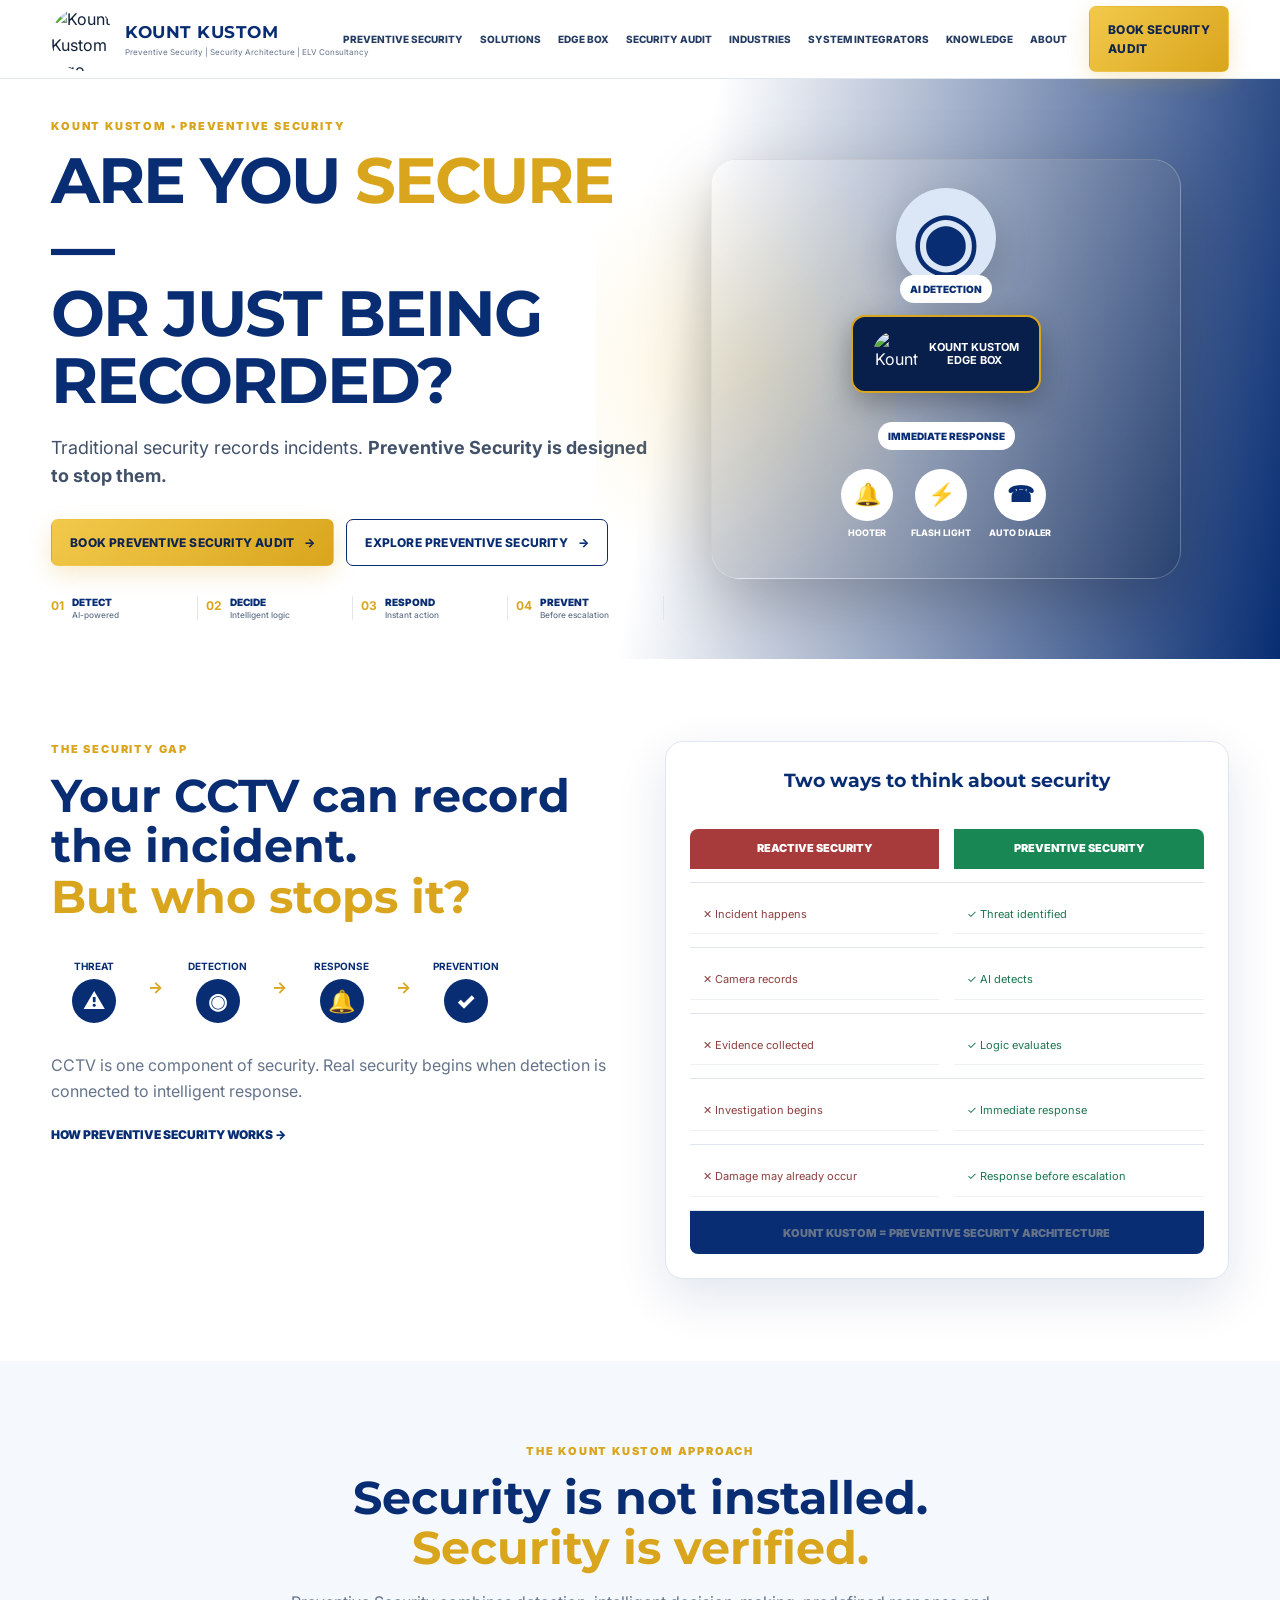
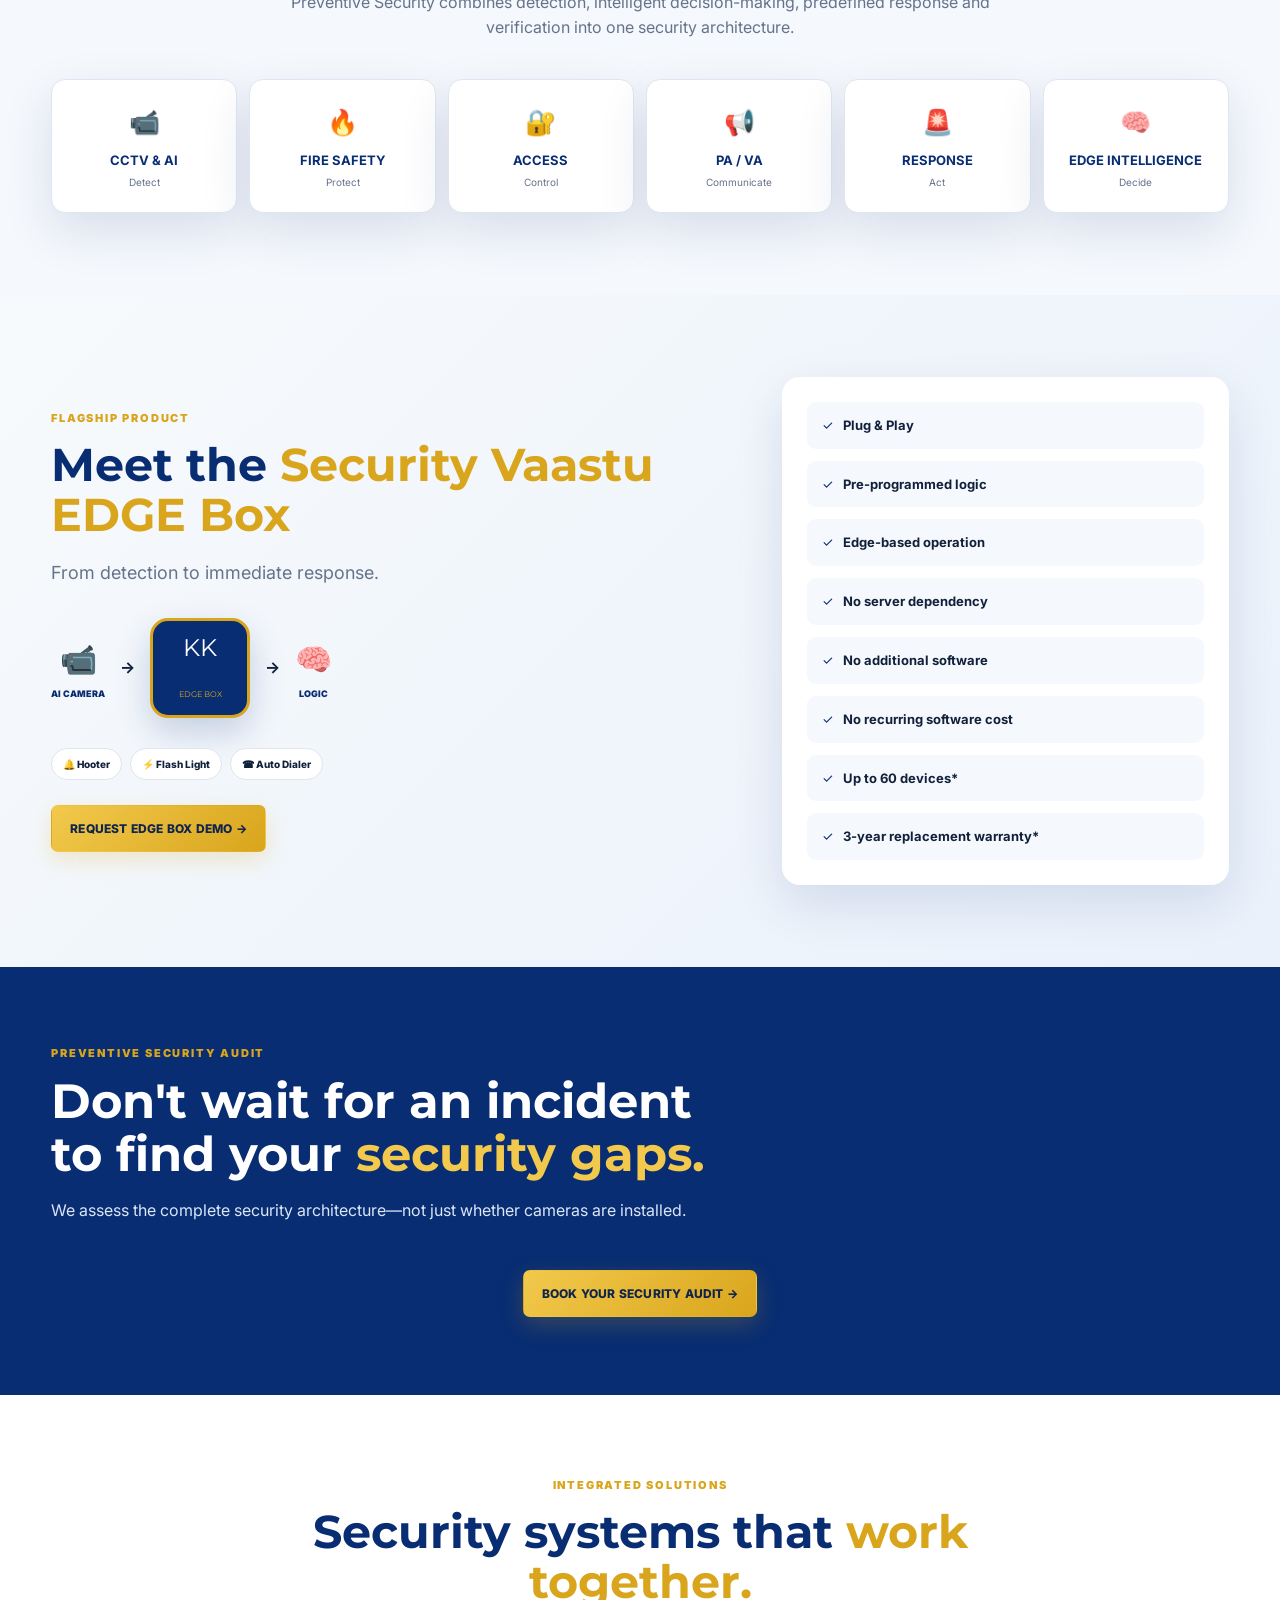
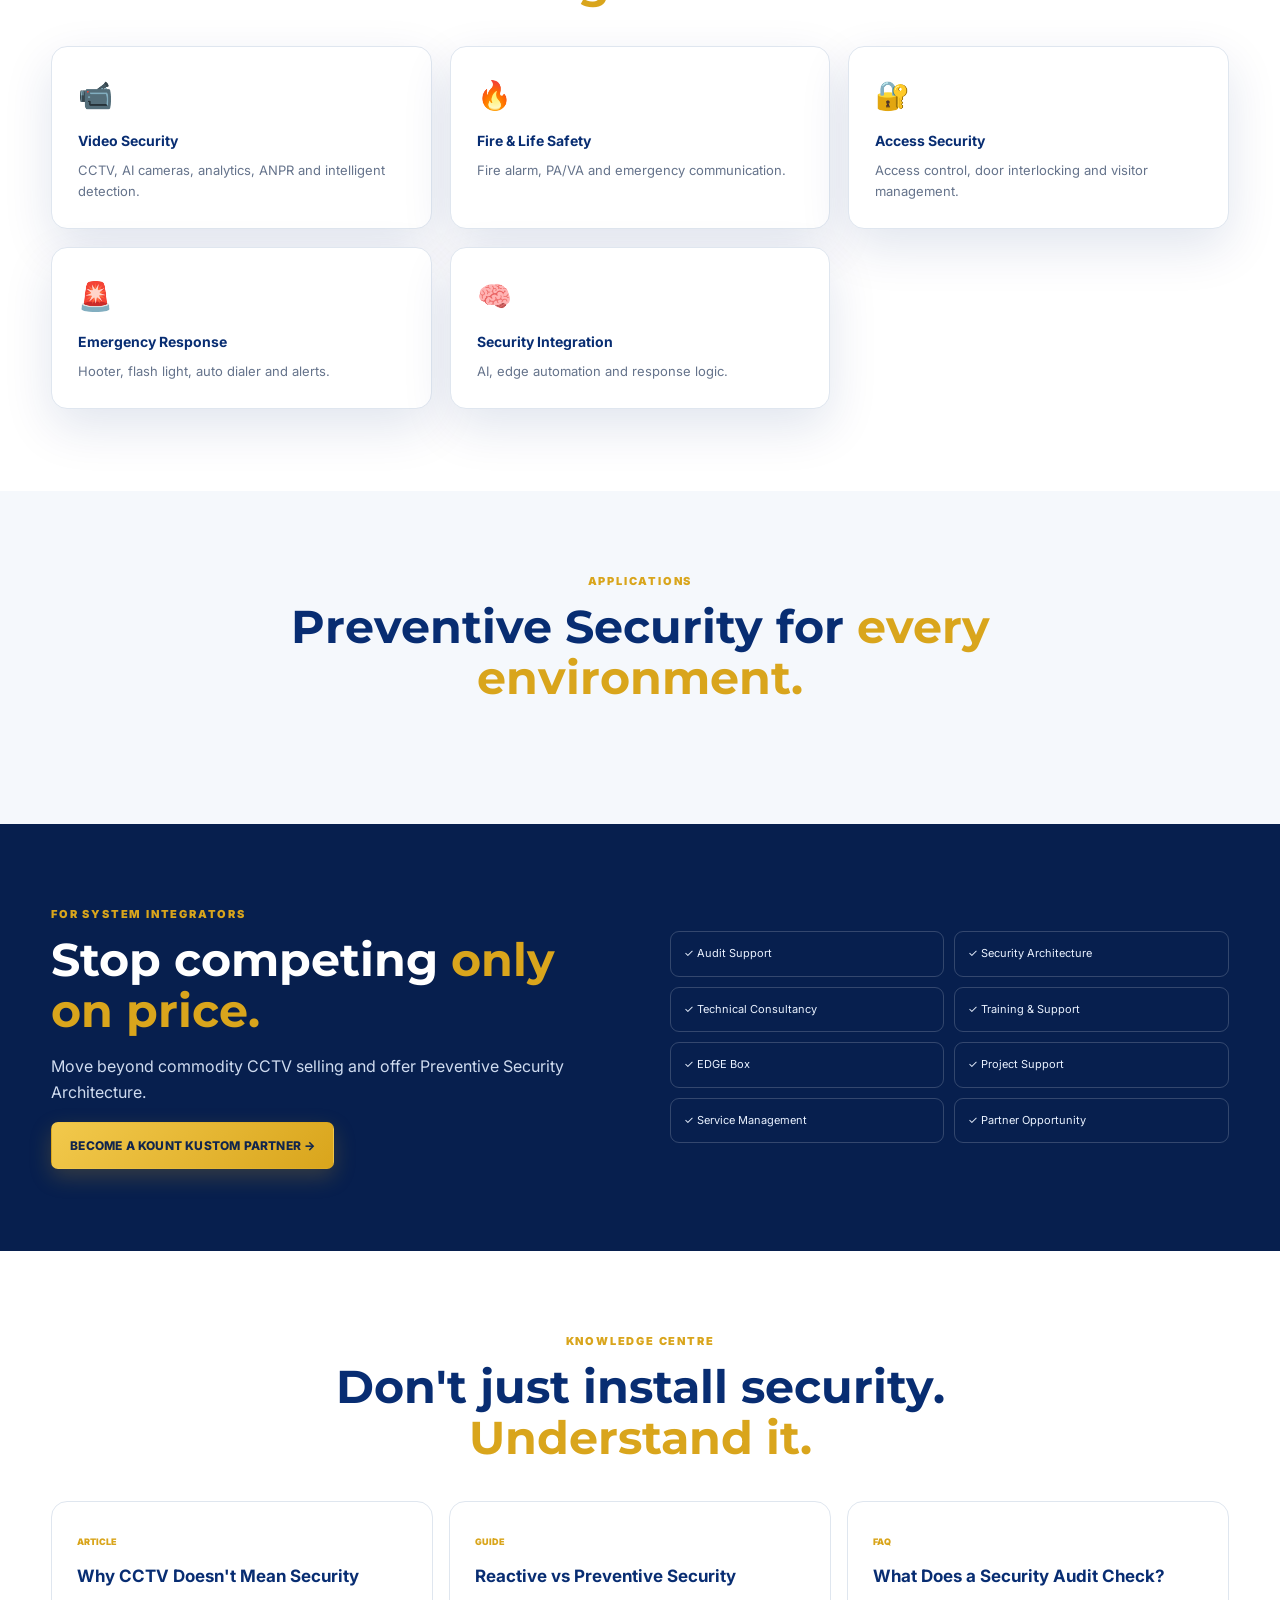
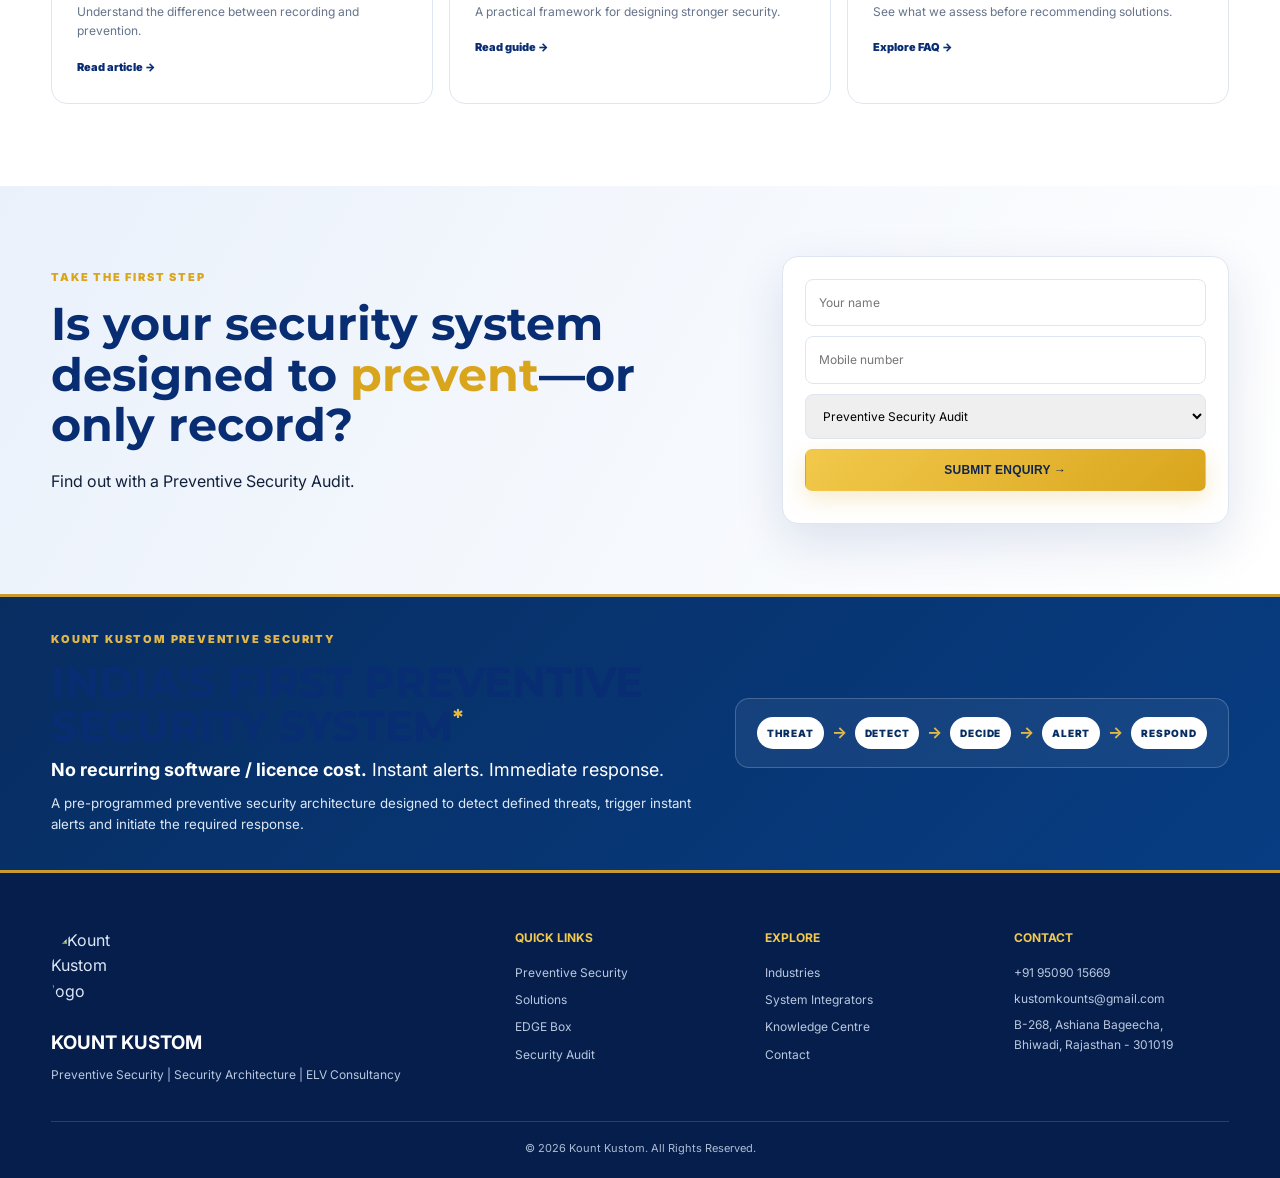
==== commit 32597aea: "Add files via upload" ====
--- a/index.html
+++ b/index.html
@@ -16,7 +16,7 @@
   <header class="site-header" id="top">
     <div class="container nav-wrap">
       <a class="brand" href="#top" aria-label="Kount Kustom home">
-        <img src="assets/kount-kustom-logo.png" alt="Kount Kustom logo" />
+        <img src="/assets/kount-kustom-logo.png?v=22" alt="Kount Kustom logo" />
         <span>
           <strong>KOUNT KUSTOM</strong>
           <small>Preventive Security | Security Architecture | ELV Consultancy</small>
@@ -61,7 +61,7 @@
             <div class="camera-orb">◉</div>
             <span class="tag tag-top">AI DETECTION</span>
             <div class="edge-mini">
-              <img src="assets/kount-kustom-logo.png" alt="Kount Kustom" />
+              <img src="/assets/kount-kustom-logo.png?v=22" alt="Kount Kustom" />
               <strong>KOUNT KUSTOM<br>EDGE BOX</strong>
             </div>
             <span class="tag tag-mid">IMMEDIATE RESPONSE</span>
@@ -208,7 +208,7 @@
   <section class="india-first-banner"><div class="container india-first-inner"><div><div class="eyebrow">KOUNT KUSTOM PREVENTIVE SECURITY</div><h2>INDIA'S FIRST PREVENTIVE SECURITY SYSTEM<span class="claim-star">*</span></h2><p><strong>No recurring software / licence cost.</strong> Instant alerts. Immediate response.</p><small>A pre-programmed preventive security architecture designed to detect defined threats, trigger instant alerts and initiate the required response.</small></div><div class="india-first-flow"><span>THREAT</span><b>→</b><span>DETECT</span><b>→</b><span>DECIDE</span><b>→</b><span>ALERT</span><b>→</b><span>RESPOND</span></div></div></section>
 <footer class="footer" id="about">
     <div class="container footer-grid">
-      <div class="footer-brand"><img src="assets/kount-kustom-logo.png" alt="Kount Kustom logo"><h3>KOUNT KUSTOM</h3><p>Preventive Security | Security Architecture | ELV Consultancy</p></div>
+      <div class="footer-brand"><img src="/assets/kount-kustom-logo.png?v=22" alt="Kount Kustom logo"><h3>KOUNT KUSTOM</h3><p>Preventive Security | Security Architecture | ELV Consultancy</p></div>
       <div><h4>Quick Links</h4><a href="preventive-security.html">Preventive Security</a><a href="solutions.html">Solutions</a><a href="#edge-box">EDGE Box</a><a href="#audit">Security Audit</a></div>
       <div><h4>Explore</h4><a href="#industries">Industries</a><a href="#integrators">System Integrators</a><a href="#knowledge">Knowledge Centre</a><a href="#contact">Contact</a></div>
       <div><h4>Contact</h4><p>+91 95090 15669</p><p>kustomkounts@gmail.com</p><p>B-268, Ashiana Bageecha,<br>Bhiwadi, Rajasthan - 301019</p></div>
--- a/styles.css
+++ b/styles.css
@@ -22,3 +22,31 @@
 .form-message{grid-column:1/-1;padding:13px 15px;border-radius:9px;background:#edf8f1;color:#17663e;border:1px solid #b9dfc7;font-size:12px;font-weight:700}
 .india-first-banner{background:linear-gradient(135deg,#082d61,#073d83);color:#fff;padding:34px 0;border-top:3px solid #c99a2e;border-bottom:3px solid #c99a2e}.india-first-inner{display:grid;grid-template-columns:1.25fr .95fr;gap:34px;align-items:center}.india-first-banner .eyebrow{color:#e2b84a}.india-first-banner h2{margin:7px 0 8px;font-size:clamp(25px,3.4vw,42px);line-height:1.05}.india-first-banner h2 span{color:#e2b84a}.india-first-banner p{font-size:18px;margin:0 0 8px}.india-first-banner small{display:block;color:#dce7f5;line-height:1.6;max-width:700px}.claim-star{font-size:.55em;vertical-align:super}.india-first-flow{display:flex;flex-wrap:wrap;justify-content:center;align-items:center;gap:8px;padding:18px;border:1px solid rgba(255,255,255,.2);border-radius:14px;background:rgba(255,255,255,.06)}.india-first-flow span{font-size:10px;font-weight:900;letter-spacing:.08em;padding:8px 10px;border-radius:999px;background:#fff;color:#082d61}.india-first-flow b{color:#e2b84a}@media(max-width:780px){.india-first-inner{grid-template-columns:1fr}.india-first-banner{padding:28px 0}.india-first-flow{justify-content:flex-start}}
 .contact-list{display:grid;gap:14px;margin-top:22px}.contact-list div{display:grid;gap:4px}.contact-list span{color:#526173}.social-grid{display:grid;grid-template-columns:1fr 1fr;gap:10px}.social-grid a{padding:12px;border:1px solid #dfe6ee;border-radius:9px;font-weight:800;color:#082d61;text-decoration:none}.partner-card{display:flex;justify-content:space-between;gap:20px;align-items:center;background:#fff;border:1px solid #dfe6ee;border-radius:14px;padding:20px;margin-top:20px}.partner-card div{display:grid;gap:5px}.partner-card span{color:#526173}.status{padding:6px 10px;border-radius:999px;background:#edf8f1;color:#217444;font-size:11px;font-weight:900}@media(max-width:650px){.partner-card{flex-direction:column;align-items:flex-start}.social-grid{grid-template-columns:1fr}}
+
+/* V2.2 robust Kount Kustom logo rendering */
+.site-header .brand img,
+.brand img {
+  display: block !important;
+  width: 64px !important;
+  height: 64px !important;
+  min-width: 64px !important;
+  min-height: 64px !important;
+  max-width: 64px !important;
+  max-height: 64px !important;
+  object-fit: contain !important;
+  object-position: center !important;
+  opacity: 1 !important;
+  visibility: visible !important;
+  position: relative !important;
+  z-index: 5 !important;
+}
+.footer-brand img {
+  display: block !important;
+  width: 90px !important;
+  height: 90px !important;
+  max-width: 90px !important;
+  max-height: 90px !important;
+  object-fit: contain !important;
+  opacity: 1 !important;
+  visibility: visible !important;
+}
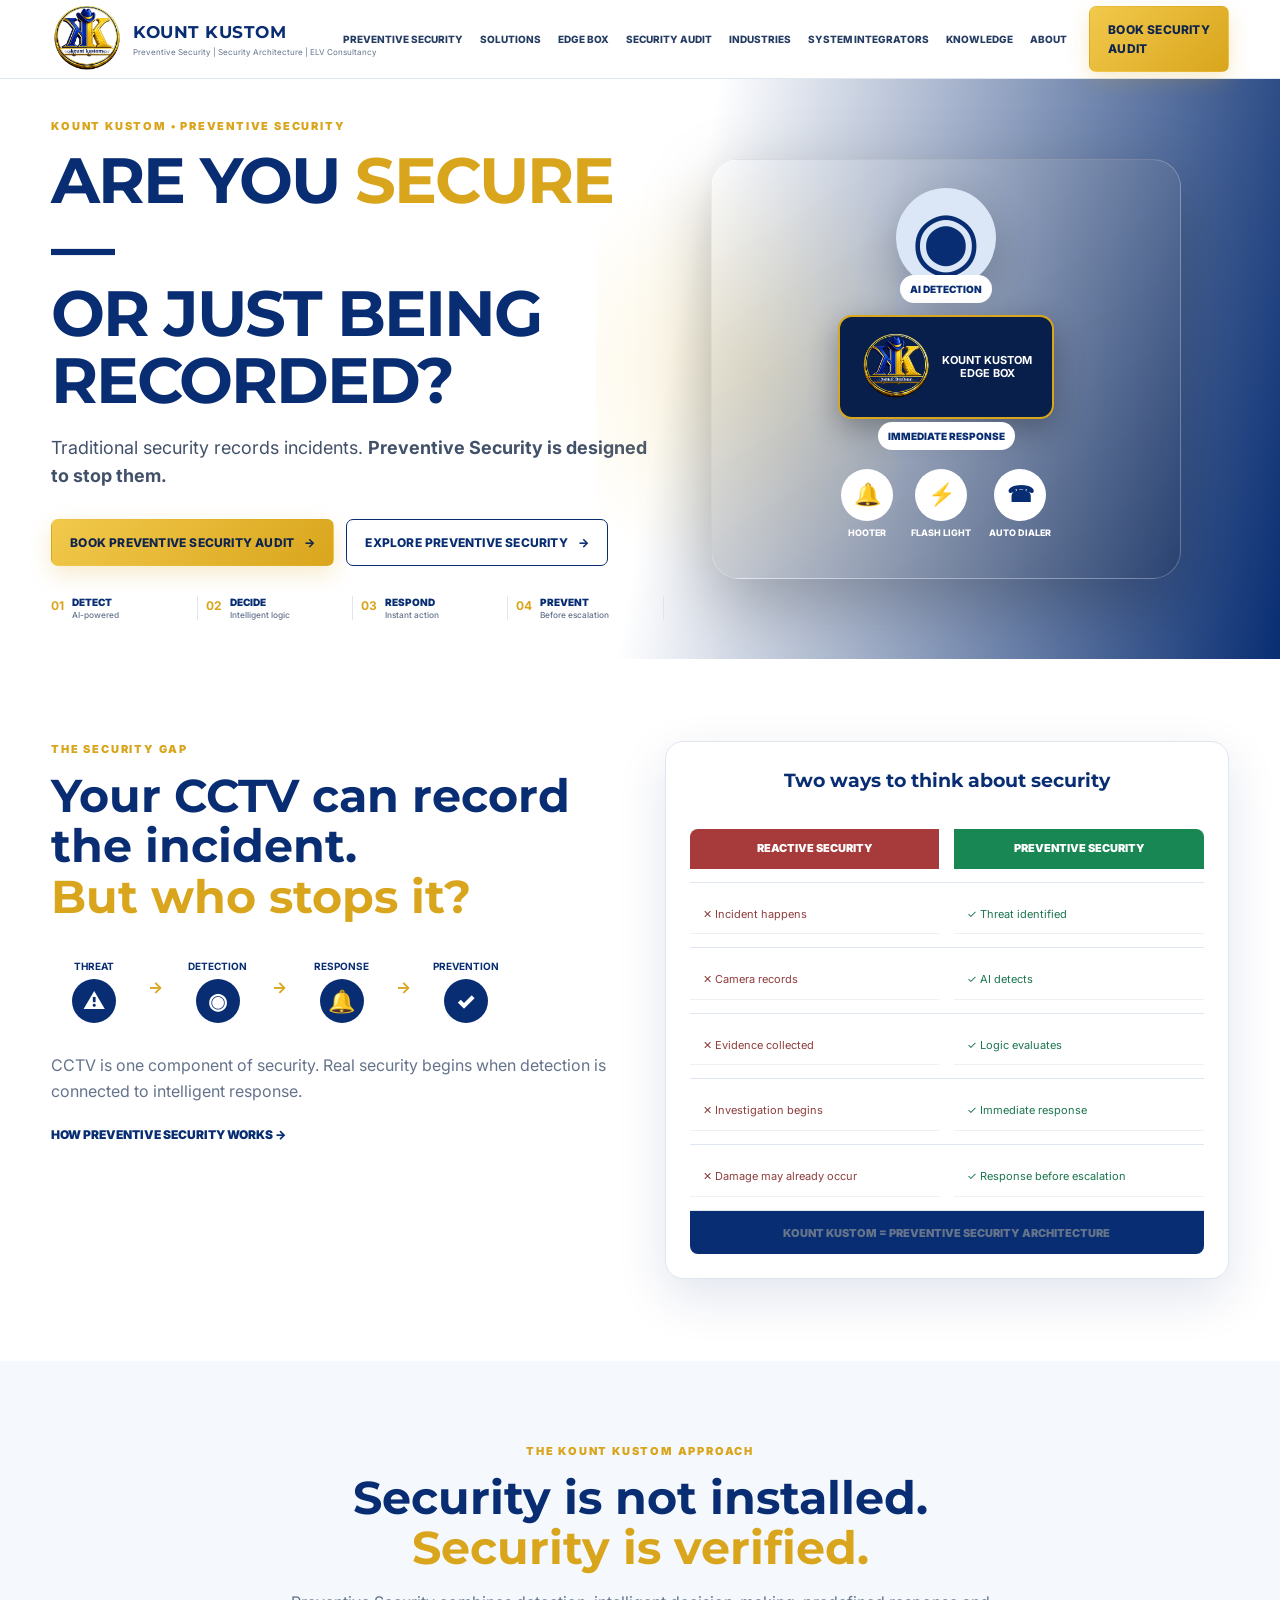
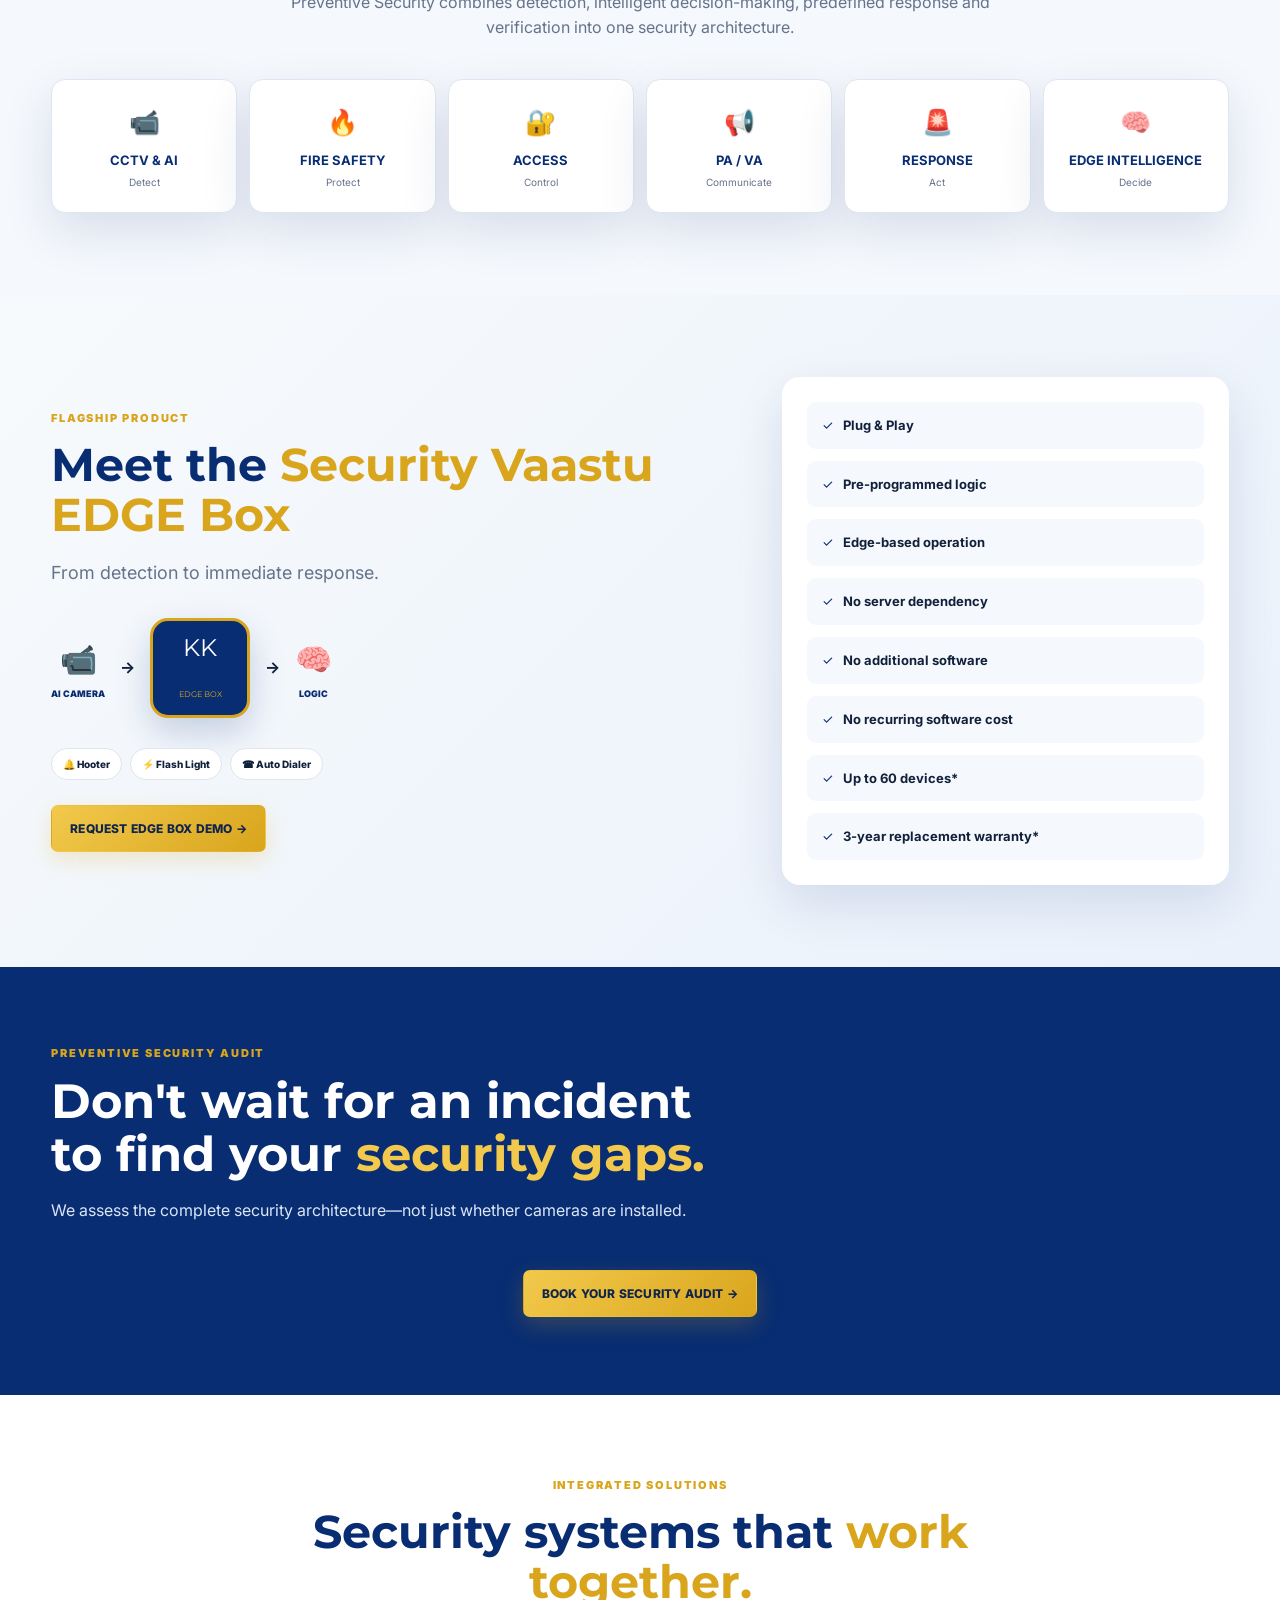
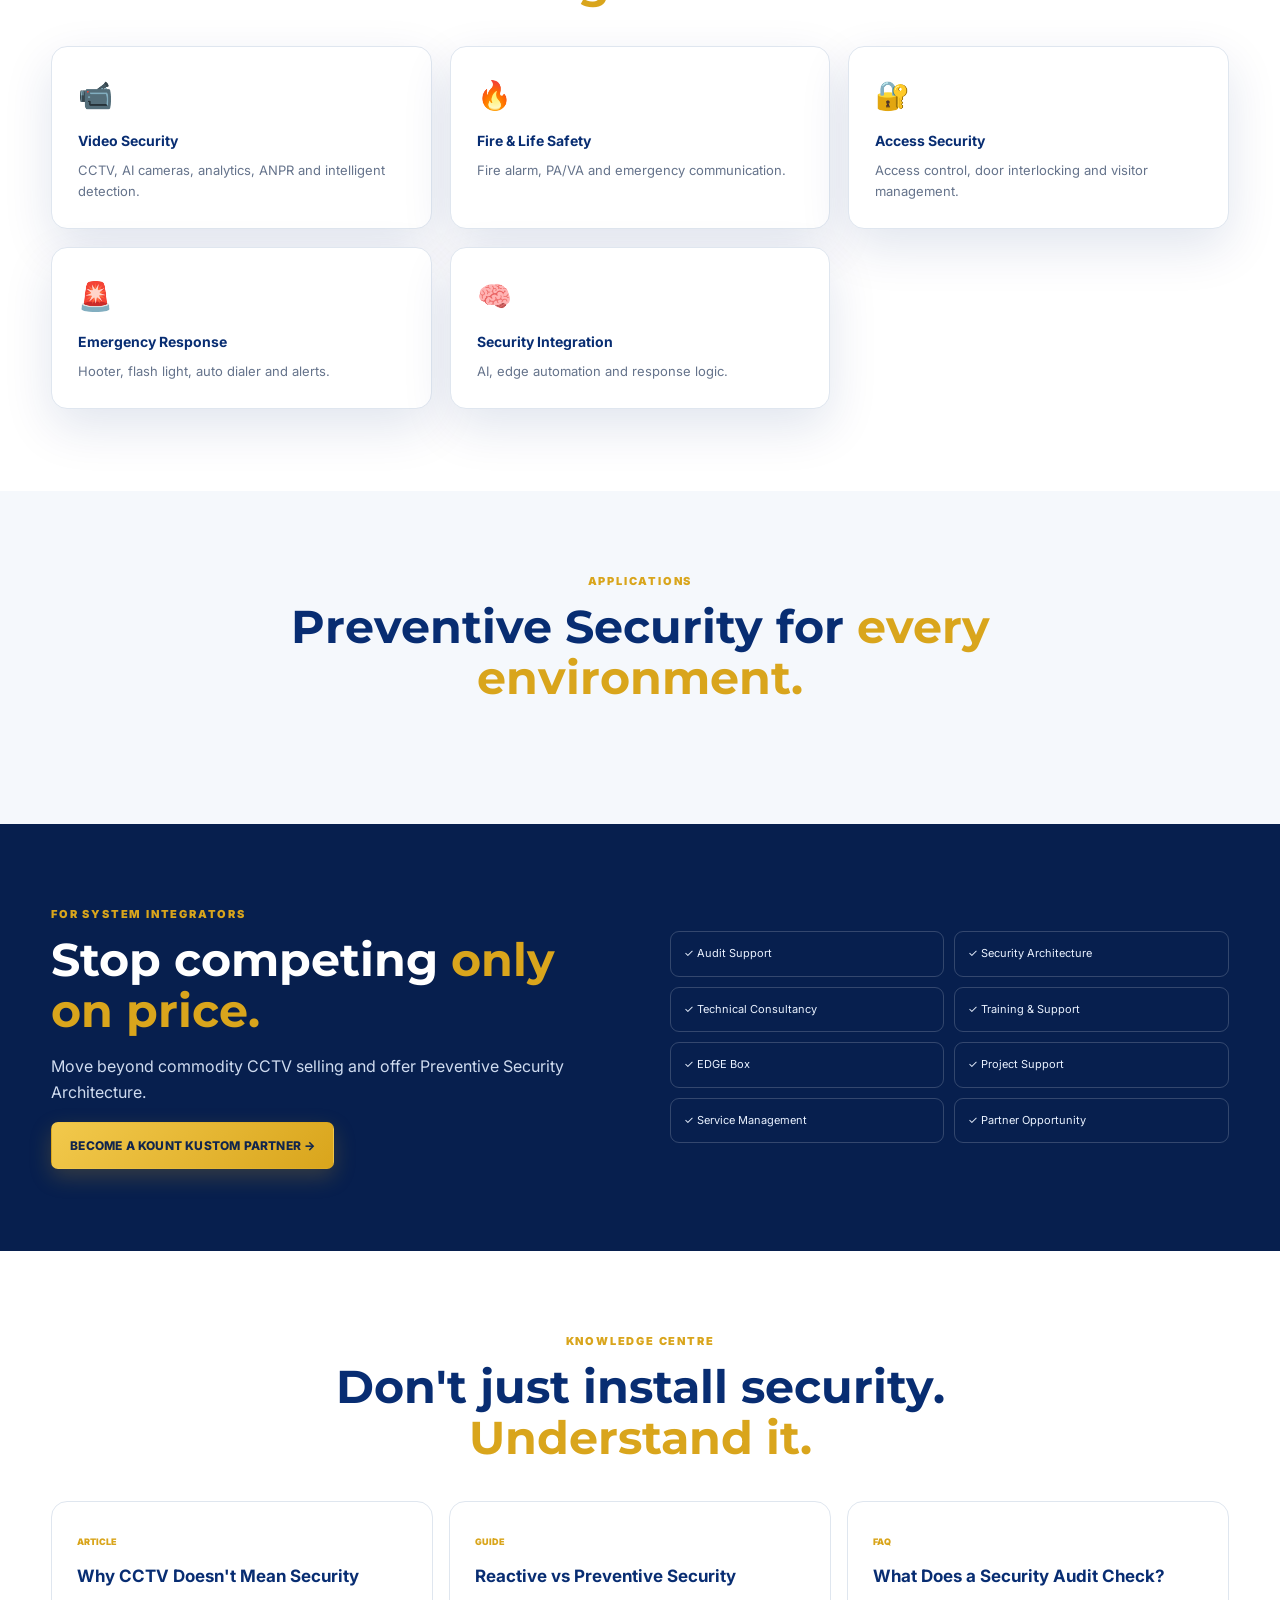
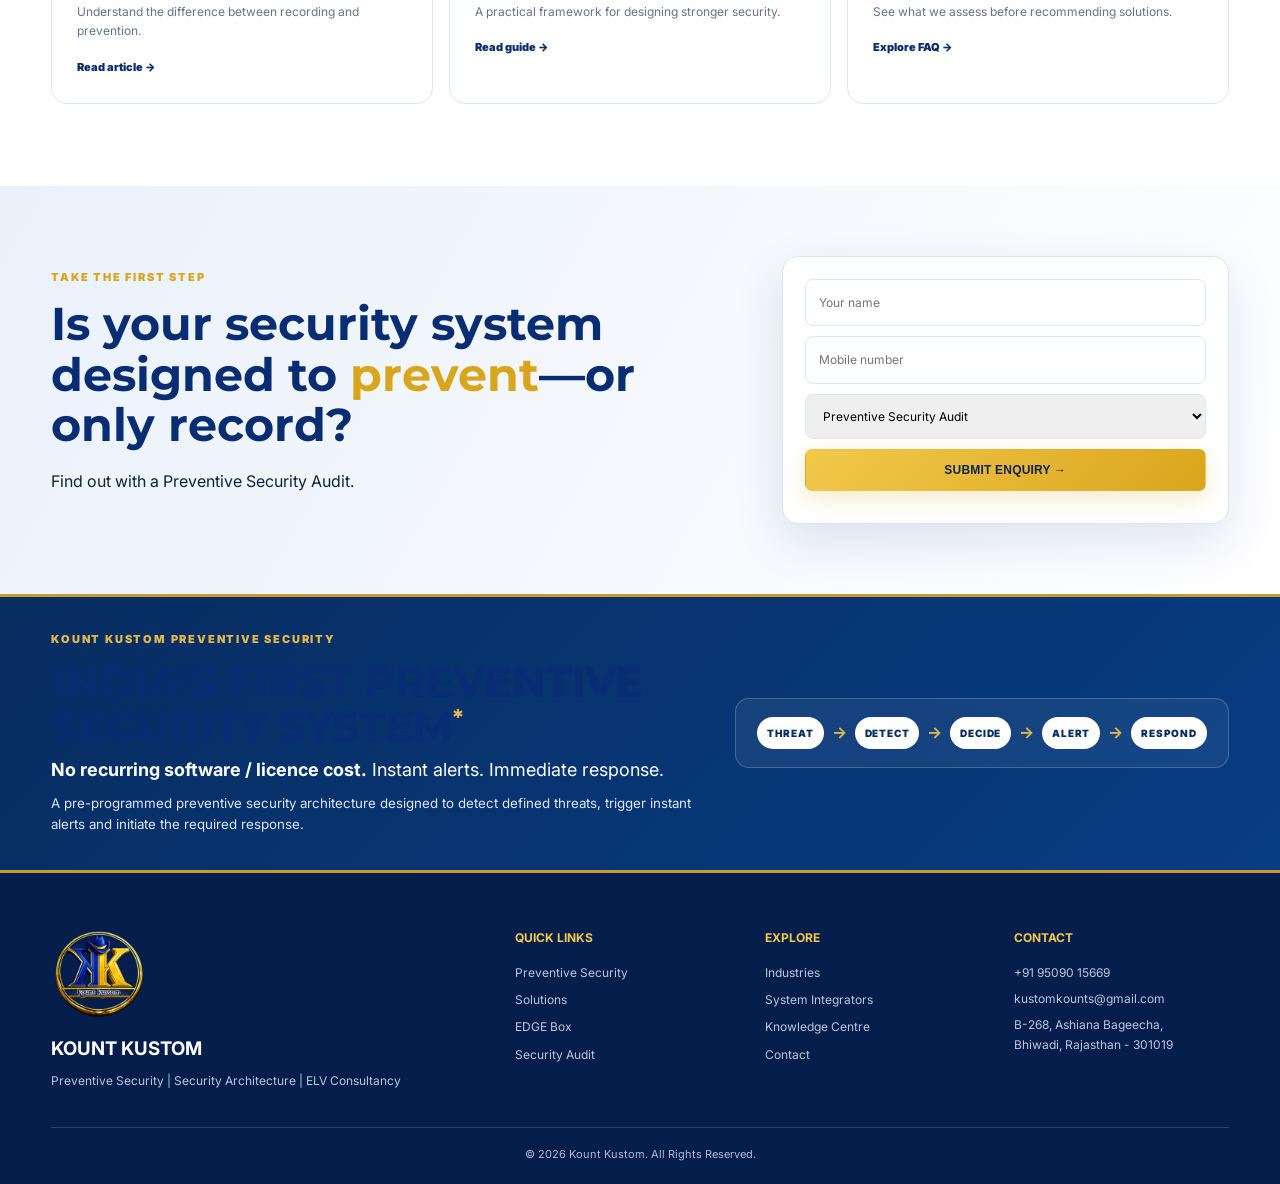
==== commit fdd7e1cb: "Add files via upload" ====
--- a/index.html
+++ b/index.html
@@ -16,7 +16,7 @@
   <header class="site-header" id="top">
     <div class="container nav-wrap">
       <a class="brand" href="#top" aria-label="Kount Kustom home">
-        <img src="/assets/kount-kustom-logo.png?v=22" alt="Kount Kustom logo" />
+        <span class="kk-logo-embedded" role="img" aria-label="Kount Kustom logo"></span>
         <span>
           <strong>KOUNT KUSTOM</strong>
           <small>Preventive Security | Security Architecture | ELV Consultancy</small>
@@ -61,7 +61,7 @@
             <div class="camera-orb">◉</div>
             <span class="tag tag-top">AI DETECTION</span>
             <div class="edge-mini">
-              <img src="/assets/kount-kustom-logo.png?v=22" alt="Kount Kustom" />
+              <span class="kk-logo-embedded" role="img" aria-label="Kount Kustom logo"></span>
               <strong>KOUNT KUSTOM<br>EDGE BOX</strong>
             </div>
             <span class="tag tag-mid">IMMEDIATE RESPONSE</span>
@@ -208,7 +208,7 @@
   <section class="india-first-banner"><div class="container india-first-inner"><div><div class="eyebrow">KOUNT KUSTOM PREVENTIVE SECURITY</div><h2>INDIA'S FIRST PREVENTIVE SECURITY SYSTEM<span class="claim-star">*</span></h2><p><strong>No recurring software / licence cost.</strong> Instant alerts. Immediate response.</p><small>A pre-programmed preventive security architecture designed to detect defined threats, trigger instant alerts and initiate the required response.</small></div><div class="india-first-flow"><span>THREAT</span><b>→</b><span>DETECT</span><b>→</b><span>DECIDE</span><b>→</b><span>ALERT</span><b>→</b><span>RESPOND</span></div></div></section>
 <footer class="footer" id="about">
     <div class="container footer-grid">
-      <div class="footer-brand"><img src="/assets/kount-kustom-logo.png?v=22" alt="Kount Kustom logo"><h3>KOUNT KUSTOM</h3><p>Preventive Security | Security Architecture | ELV Consultancy</p></div>
+      <div class="footer-brand"><span class="kk-logo-embedded" role="img" aria-label="Kount Kustom logo"></span><h3>KOUNT KUSTOM</h3><p>Preventive Security | Security Architecture | ELV Consultancy</p></div>
       <div><h4>Quick Links</h4><a href="preventive-security.html">Preventive Security</a><a href="solutions.html">Solutions</a><a href="#edge-box">EDGE Box</a><a href="#audit">Security Audit</a></div>
       <div><h4>Explore</h4><a href="#industries">Industries</a><a href="#integrators">System Integrators</a><a href="#knowledge">Knowledge Centre</a><a href="#contact">Contact</a></div>
       <div><h4>Contact</h4><p>+91 95090 15669</p><p>kustomkounts@gmail.com</p><p>B-268, Ashiana Bageecha,<br>Bhiwadi, Rajasthan - 301019</p></div>
--- a/styles.css
+++ b/styles.css
@@ -50,3 +50,32 @@
   opacity: 1 !important;
   visibility: visible !important;
 }
+
+/* V2.3: EMBEDDED KOUNT KUSTOM LOGO - exact supplied PNG */
+.kk-logo-embedded {
+  display: block !important;
+  width: 72px !important;
+  height: 72px !important;
+  min-width: 72px !important;
+  min-height: 72px !important;
+  max-width: 72px !important;
+  max-height: 72px !important;
+  background-image: url("[data-uri]